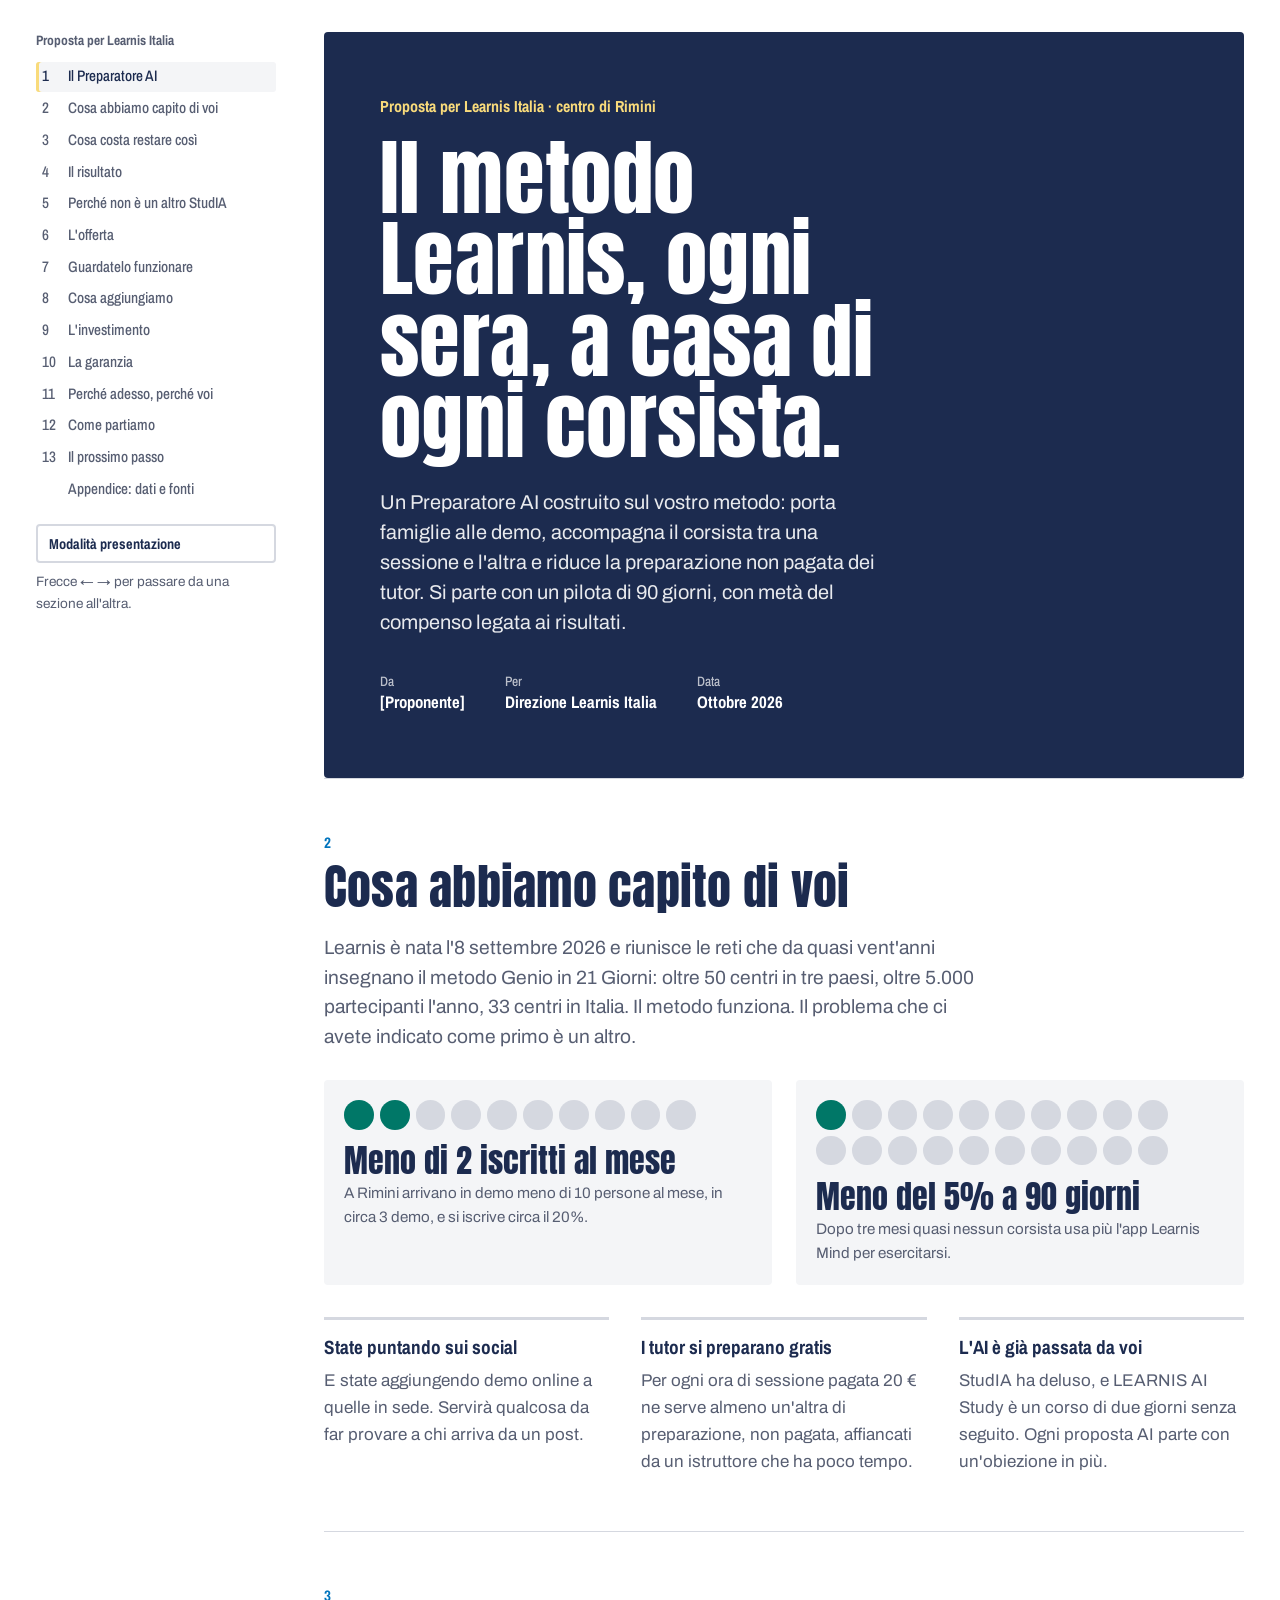
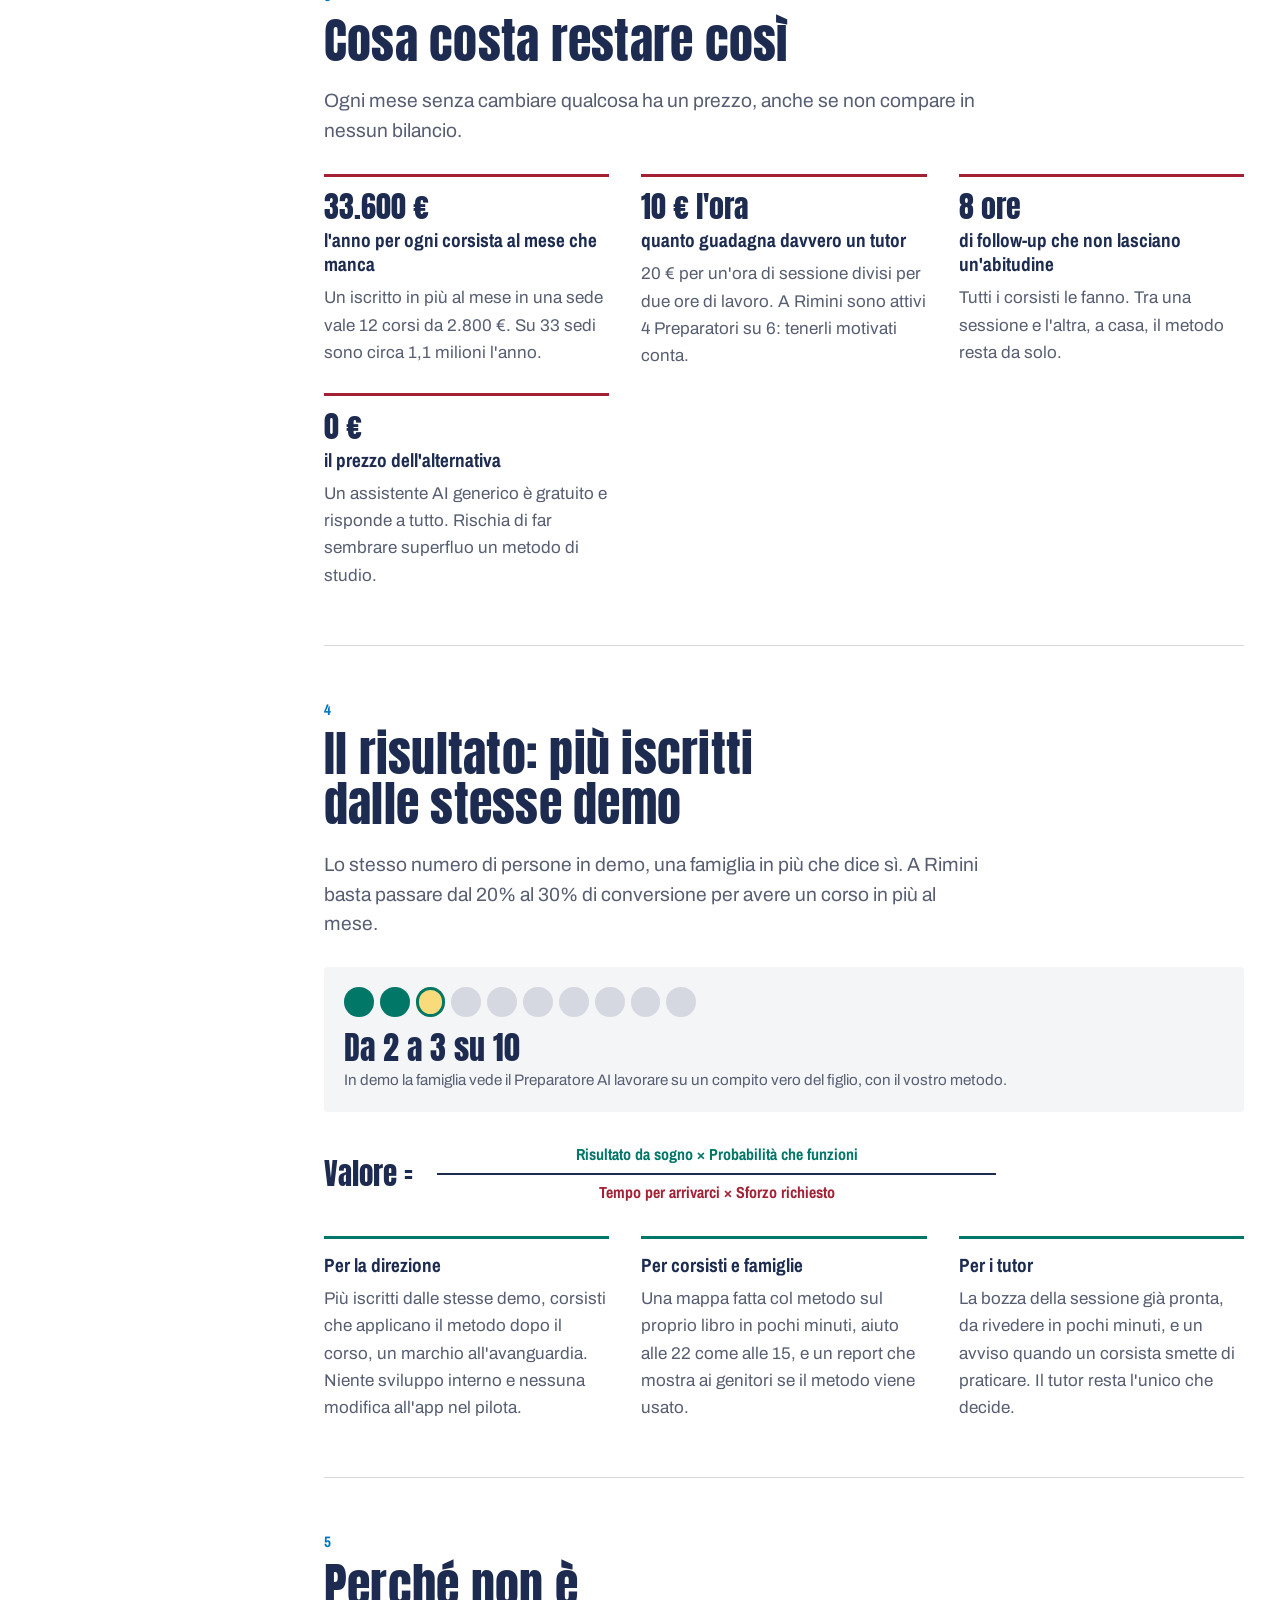
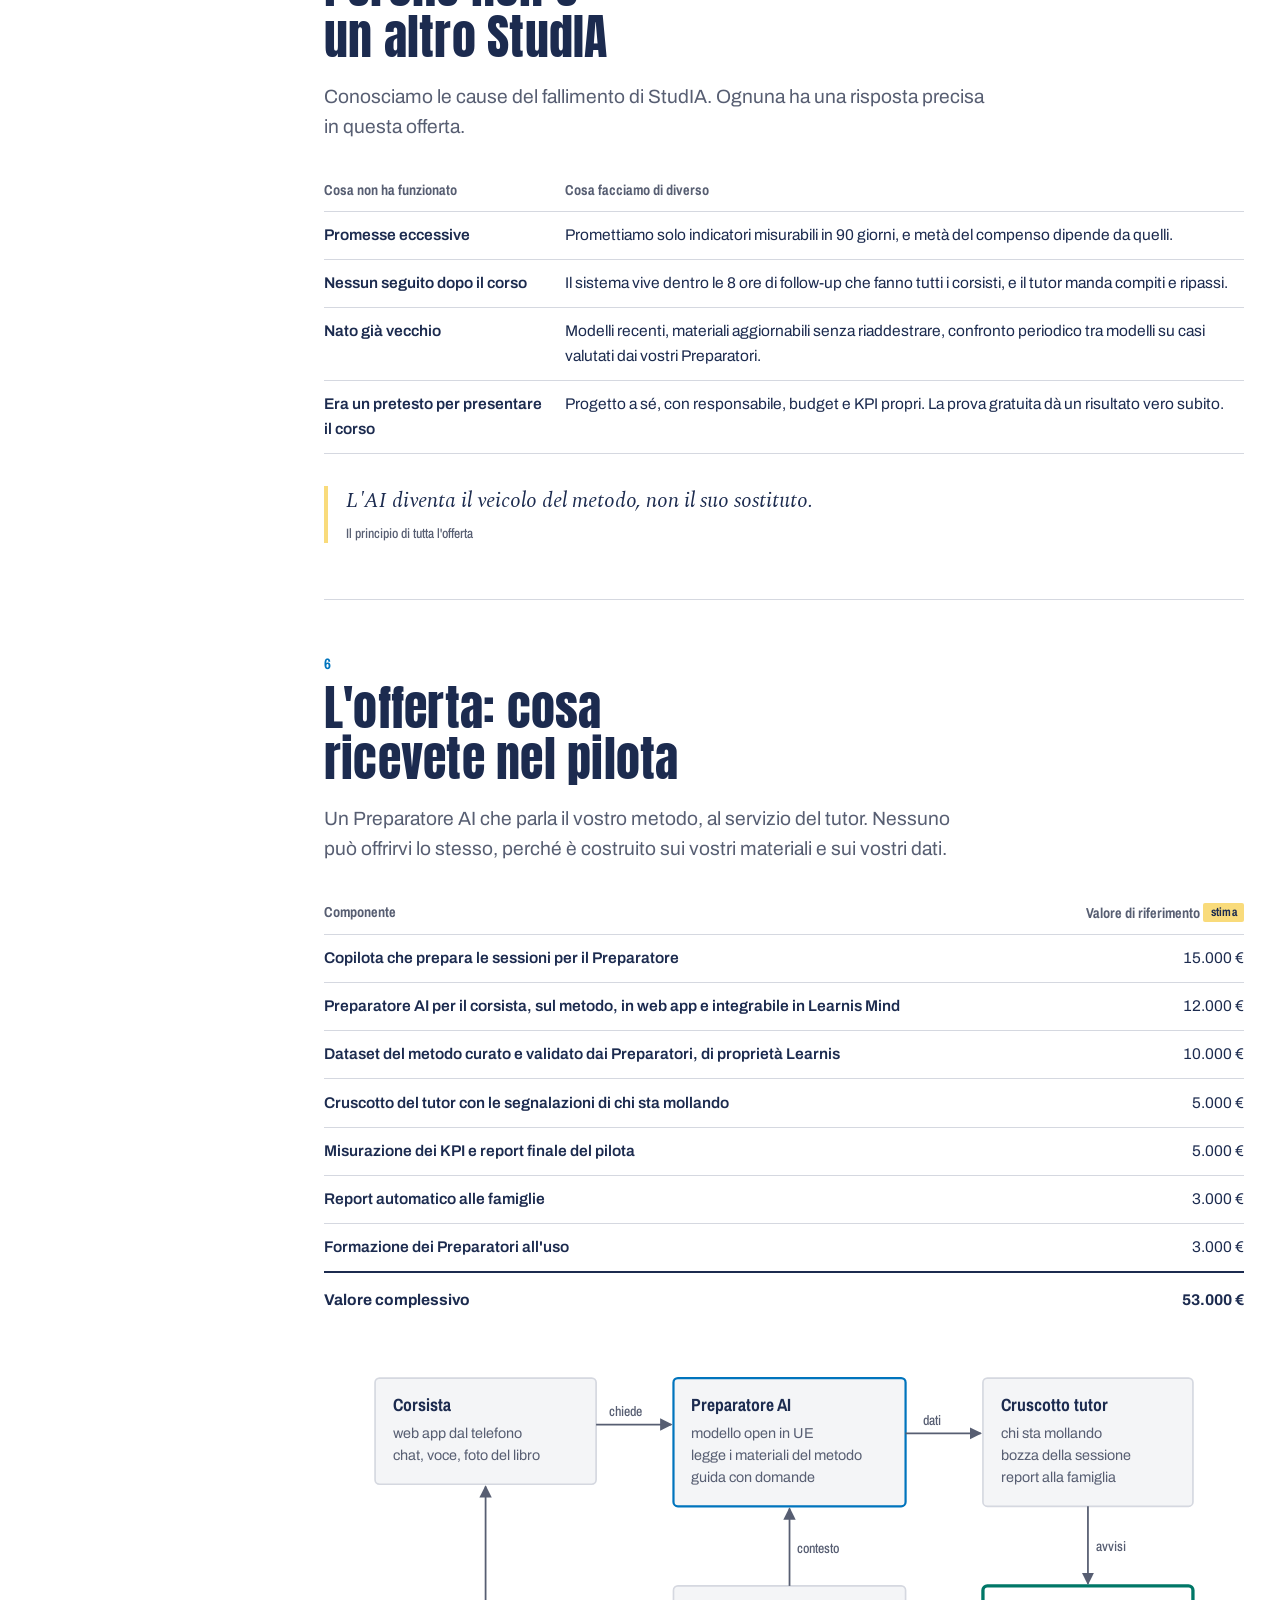
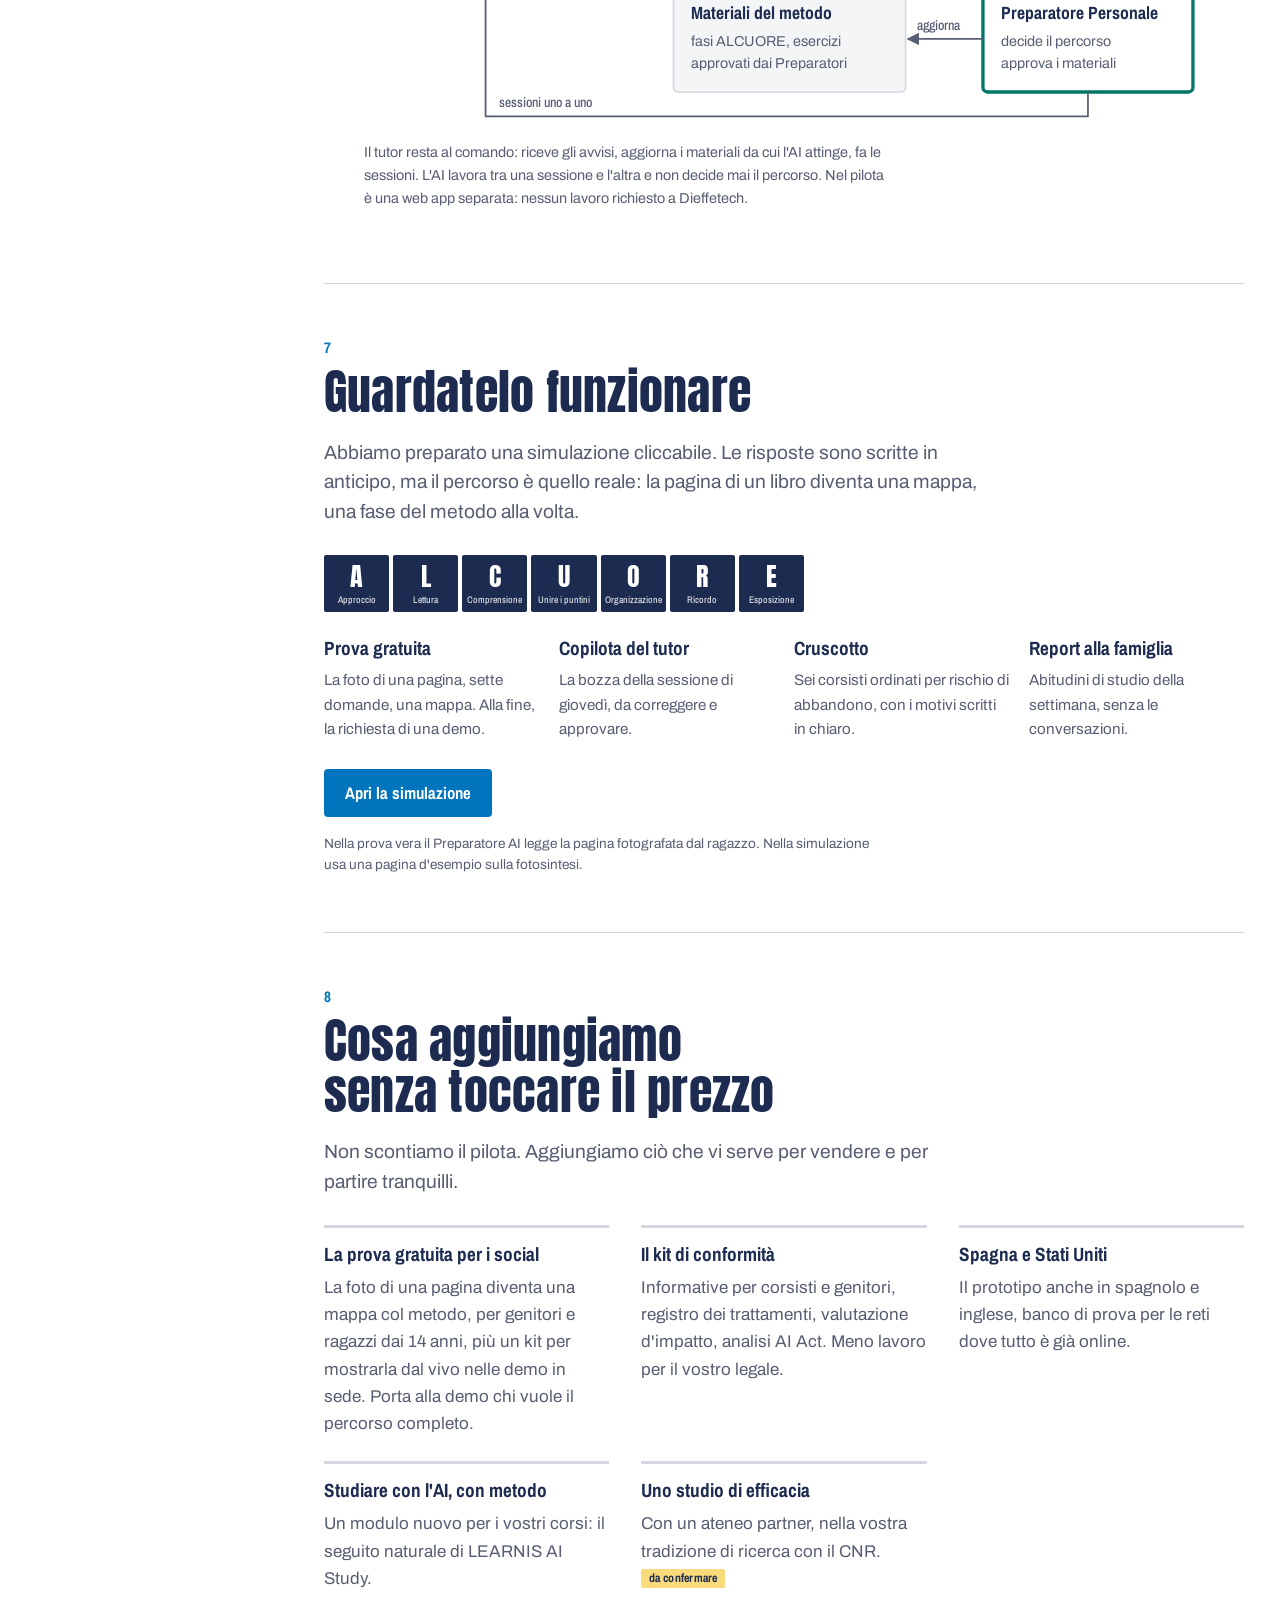
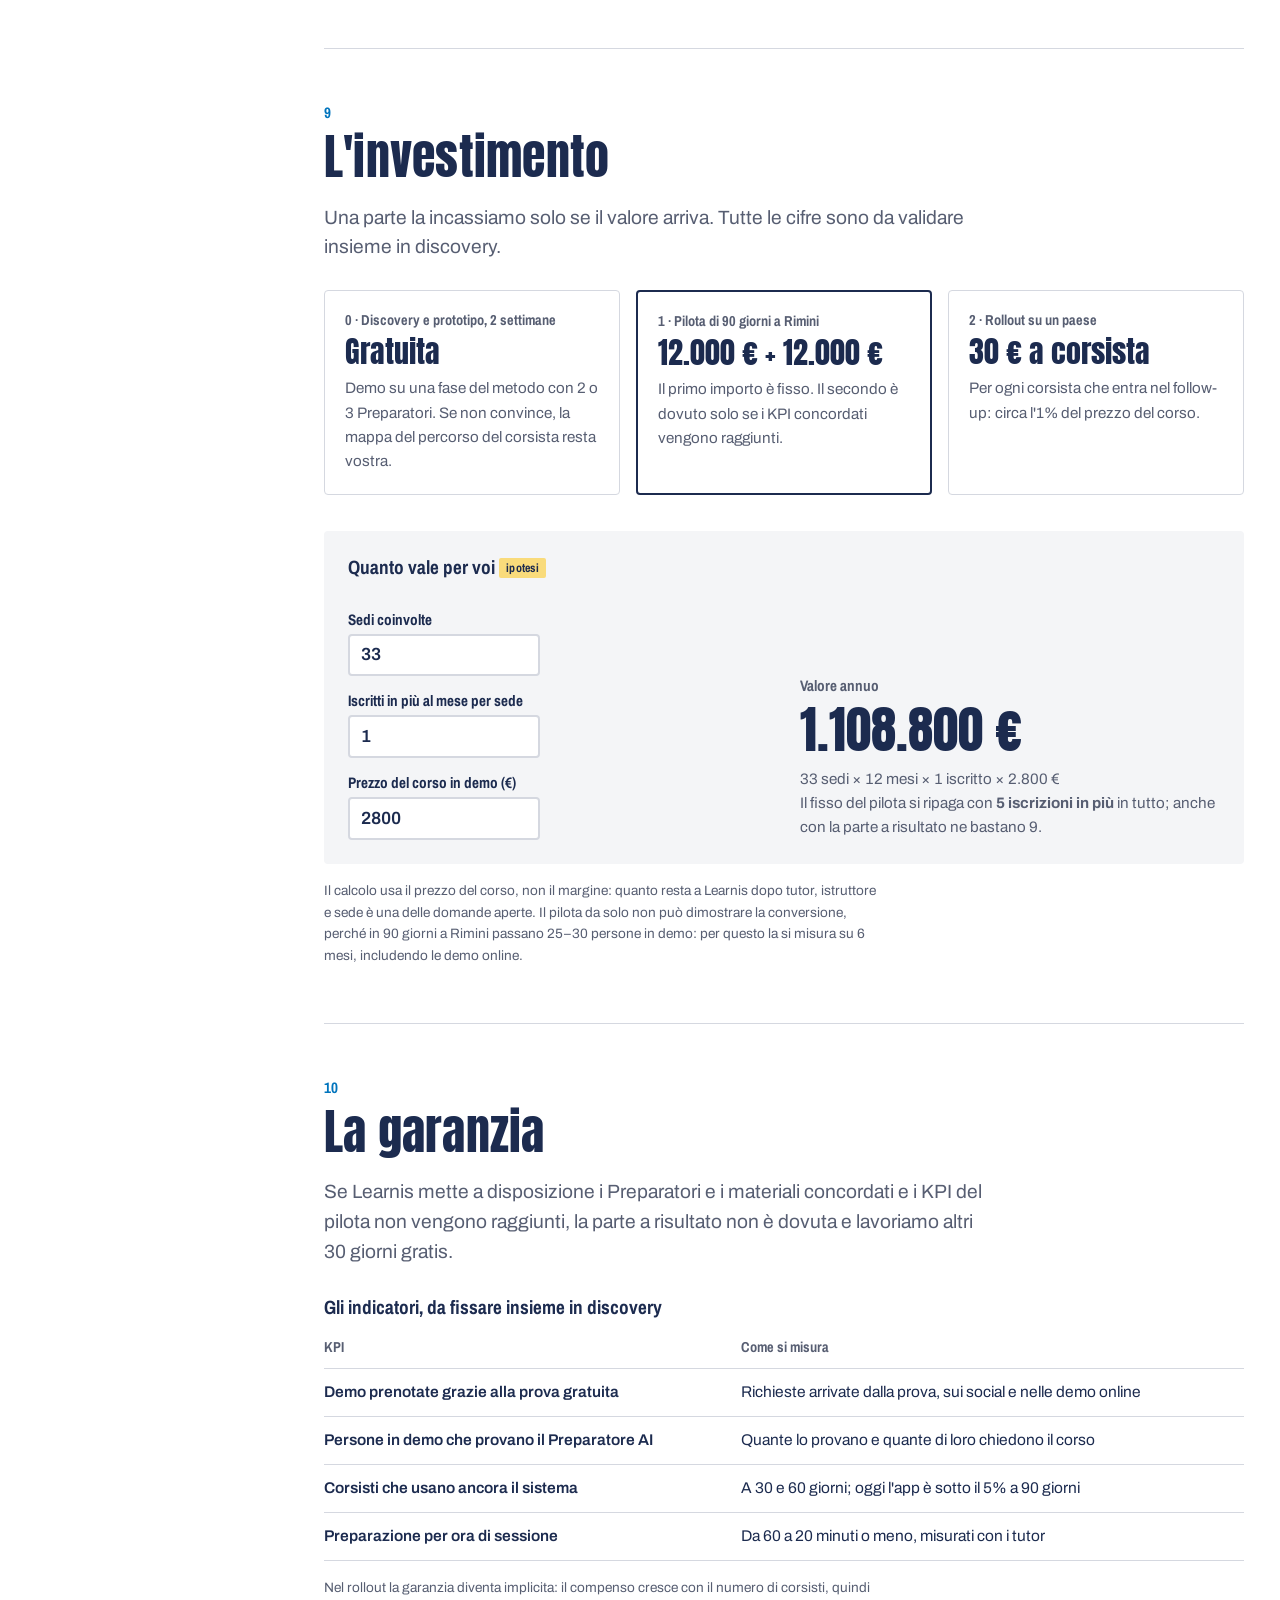
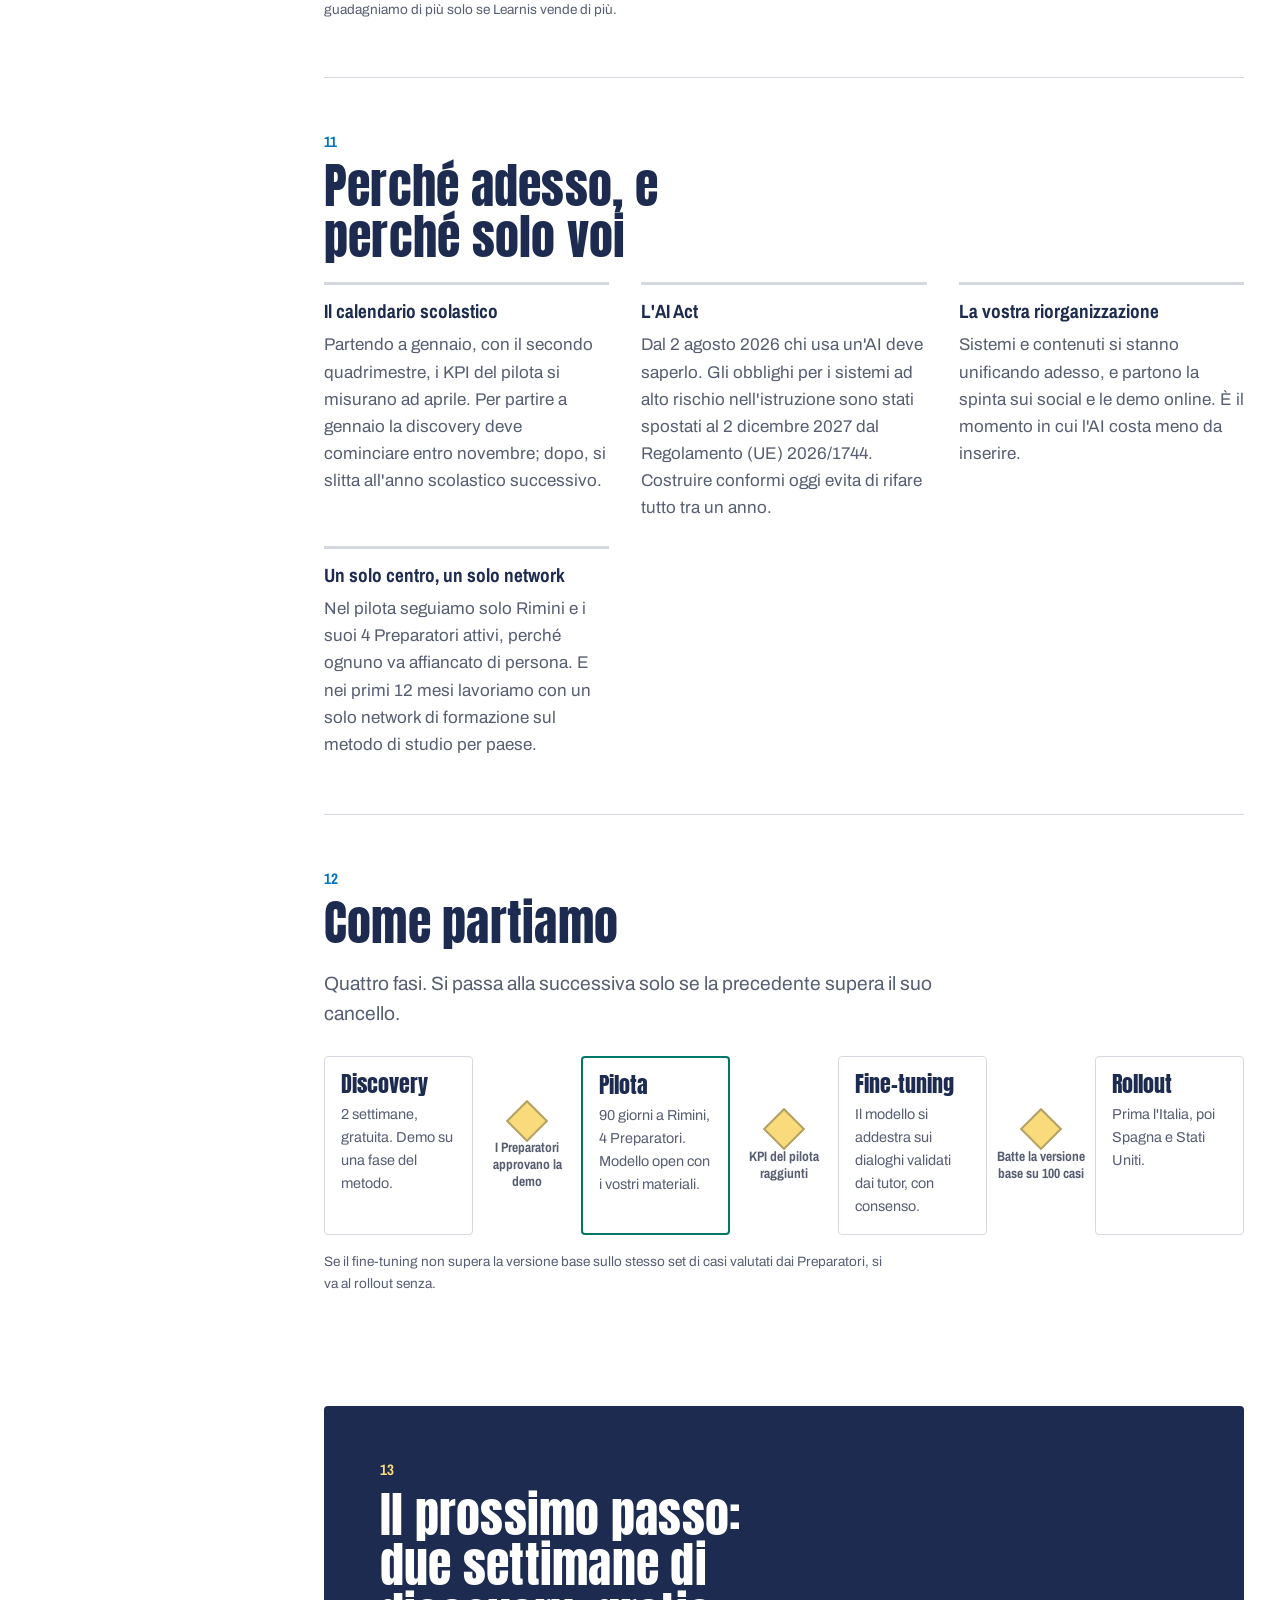
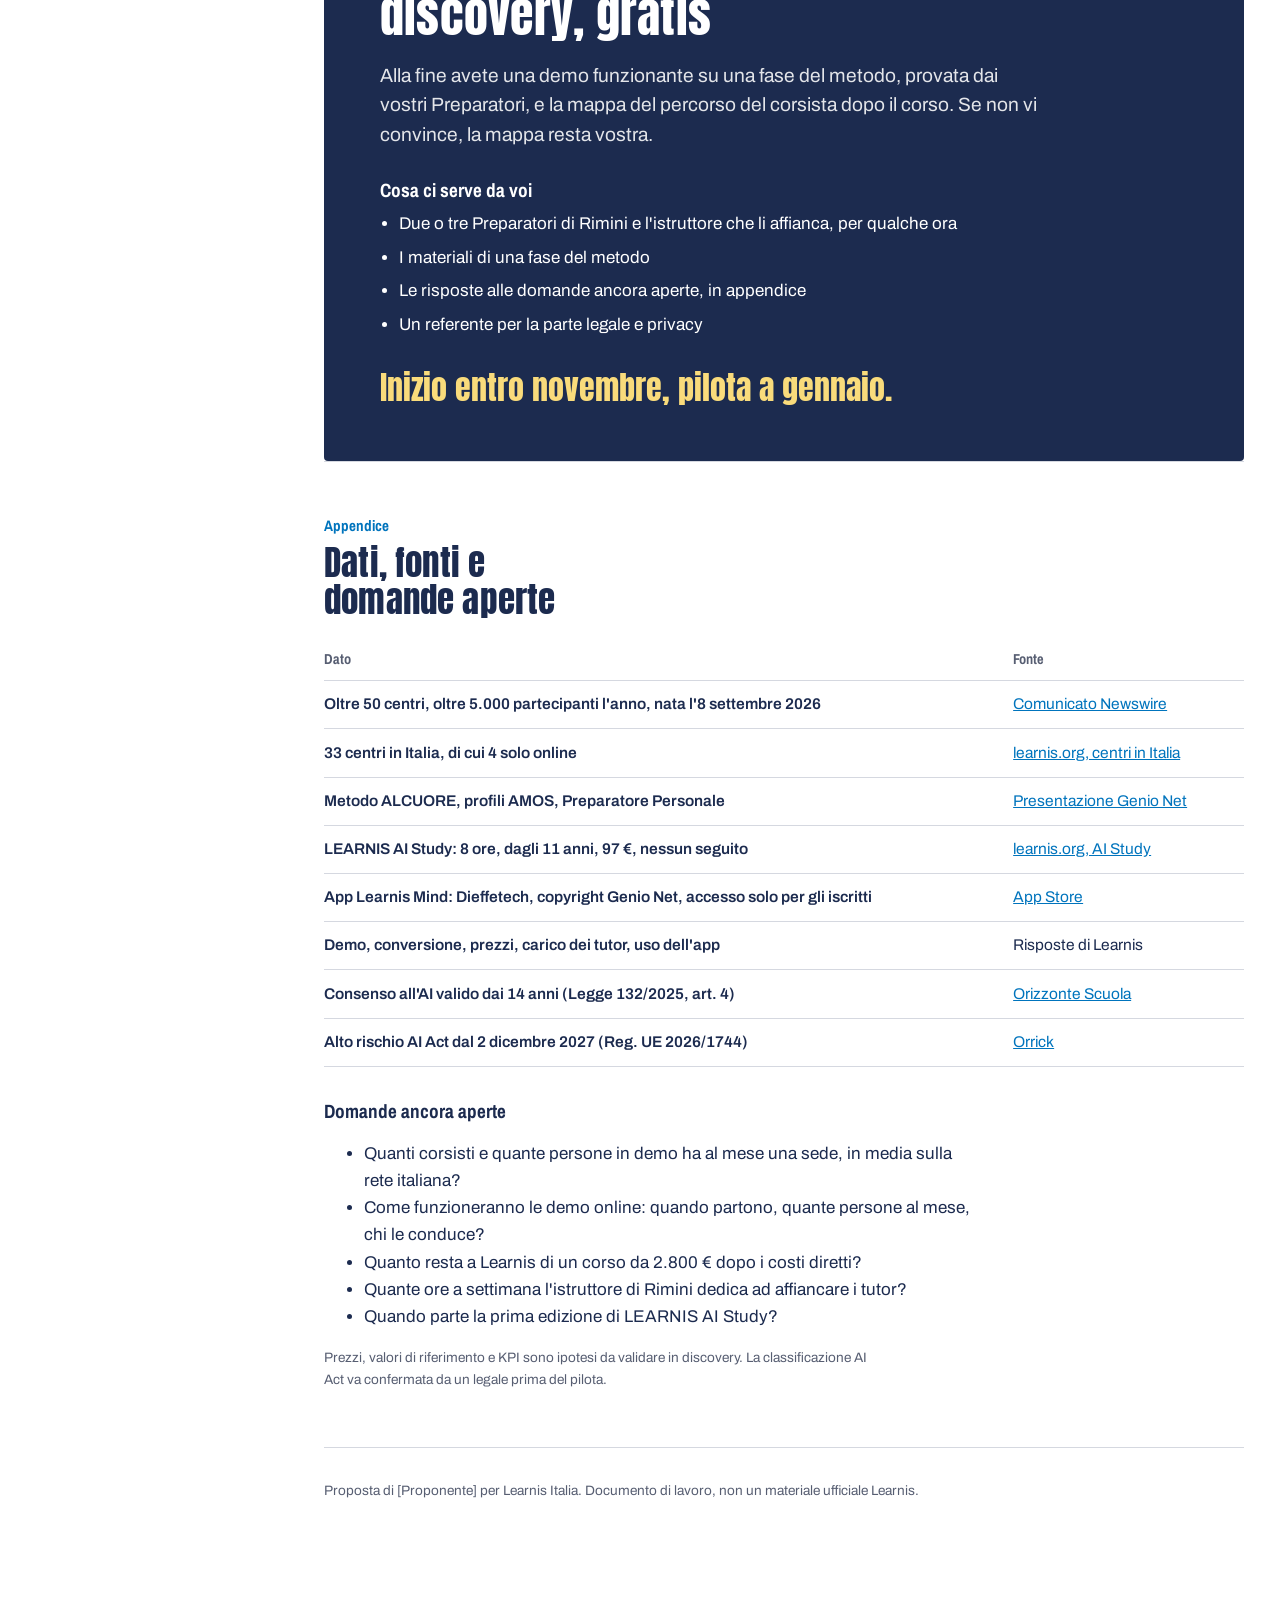
==== presentazione/offerta-learnis.html @ cf725e19 "presentazione HTML dell'offerta nello stile Learnis, in ordine di vendita" ====
<!doctype html>
<html lang="it">
<head>
<meta charset="utf-8">
<meta name="viewport" content="width=device-width, initial-scale=1, viewport-fit=cover">
<title>Preparatore AI per Learnis</title>
<meta name="description" content="Proposta di pilota a risultati per Learnis Italia: un Preparatore AI sul metodo, presentato nell'ordine di una riunione di vendita.">
<link rel="preconnect" href="https://fonts.googleapis.com">
<link rel="preconnect" href="https://fonts.gstatic.com" crossorigin>
<link rel="stylesheet" href="https://fonts.googleapis.com/css2?family=Anton&family=Archivo+Narrow:wght@500;700&family=Archivo:wght@400;500;600;700&family=Spectral:ital,wght@0,400;0,600;1,400&display=swap">
<style>
/* Impianto: indice laterale fisso + colonna di lettura; ogni sezione è anche una slide (frecce ← →). */
:root {
  --blu: #1c2b4f;           /* inchiostro e fasce del marchio */
  --azzurro: #0074bd;       /* azioni e AI */
  --verde: #007767;         /* risultati, tutor */
  --rosso: #a22135;         /* problemi */
  --giallo: #f9db7b;        /* evidenziatore, il gesto dello studio */
  --oro: #b2a26a;
  --sfondo: #ffffff;
  --sfondo-2: #f4f5f7;
  --inchiostro: #1c2b4f;
  --tenue: #575e72;
  --bordo: #d5d8e0;
  --fascia: #1c2b4f;        /* fascia di copertina e chiusura */
  --fascia-testo: #ffffff;
  --punto-vuoto: #d5d8e0;
  --f-display: "Anton", "Archivo Narrow", Impact, sans-serif;
  --f-stretto: "Archivo Narrow", "Arial Narrow", sans-serif;
  --f-testo: "Archivo", system-ui, -apple-system, sans-serif;
  --f-citazione: "Spectral", Georgia, serif;
  color-scheme: light;
}
@media (prefers-color-scheme: dark) {
  :root:not([data-theme="light"]) {
    --sfondo: #111a2e; --sfondo-2: #19243d; --inchiostro: #e9edf5; --tenue: #aab2c5; --bordo: #33405f;
    --azzurro: #5aaee6; --verde: #3fb8a4; --rosso: #e0697b; --fascia: #0b1324; --fascia-testo: #f3f5fa;
    --punto-vuoto: #33405f; color-scheme: dark;
  }
}
:root[data-theme="dark"] {
  --sfondo: #111a2e; --sfondo-2: #19243d; --inchiostro: #e9edf5; --tenue: #aab2c5; --bordo: #33405f;
  --azzurro: #5aaee6; --verde: #3fb8a4; --rosso: #e0697b; --fascia: #0b1324; --fascia-testo: #f3f5fa;
  --punto-vuoto: #33405f; color-scheme: dark;
}

* { box-sizing: border-box; }
[hidden] { display: none !important; }
html { scroll-behavior: smooth; -webkit-text-size-adjust: 100%; }
body { margin: 0; background: var(--sfondo); color: var(--inchiostro); font: 400 17px/1.6 var(--f-testo); }
h1, h2, h3, p { margin: 0; }
h1, h2 { text-wrap: balance; }
:focus-visible { outline: 3px solid var(--azzurro); outline-offset: 3px; }
a { color: var(--azzurro); }

/* ------------------------------------------------ impianto */
.impianto { display: grid; grid-template-columns: 15rem minmax(0, 1fr); max-width: 1240px; margin: 0 auto; padding-inline: 16px; gap: 3rem; }
.indice { position: sticky; top: env(safe-area-inset-top, 0px); align-self: start; padding-block: 2rem; max-height: 100vh; overflow-y: auto; }
.indice p { font: 700 0.85rem/1.3 var(--f-stretto); color: var(--tenue); margin-bottom: 0.75rem; }
.indice ol { list-style: none; margin: 0; padding: 0; counter-reset: voce; display: grid; gap: 0.1rem; }
.indice li { counter-increment: voce; }
.indice a { display: grid; grid-template-columns: 1.6rem 1fr; text-decoration: none; color: var(--tenue); font: 500 0.95rem/1.35 var(--f-stretto); padding: 0.3rem 0.4rem; border-radius: 3px; }
.indice a::before { content: counter(voce); font-variant-numeric: tabular-nums; }
.indice li.appendice a::before { content: ""; }
.indice a:hover { color: var(--inchiostro); background: var(--sfondo-2); }
.indice a[aria-current="true"] { color: var(--inchiostro); background: var(--sfondo-2); box-shadow: inset 3px 0 0 var(--giallo); }
.comandi { margin-top: 1.25rem; display: grid; gap: 0.5rem; font-size: 0.85rem; color: var(--tenue); }
.comandi button { font: 700 0.9rem/1.2 var(--f-stretto); background: transparent; color: var(--inchiostro); border: 2px solid var(--bordo); border-radius: 4px; padding: 0.55rem 0.7rem; cursor: pointer; text-align: left; }
.comandi button:hover { border-color: var(--azzurro); }

.contenuto { min-width: 0; padding-block: 2rem 4rem; }
.sezione { padding-block: 3.5rem; border-top: 1px solid var(--bordo); scroll-margin-top: 1rem; }
.sezione:first-child { border-top: 0; }
.numero { font: 700 0.95rem/1 var(--f-stretto); color: var(--azzurro); margin-bottom: 0.75rem; font-variant-numeric: tabular-nums; }
.sezione h2 { font: 400 clamp(2rem, 4.2vw, 3rem)/1.05 var(--f-display); letter-spacing: 0.005em; margin-bottom: 1.25rem; max-width: 22ch; }
.sezione h3 { font: 700 1.2rem/1.25 var(--f-stretto); margin-bottom: 0.5rem; }
.lead { font-size: 1.2rem; line-height: 1.55; color: var(--tenue); max-width: 60ch; margin-bottom: 1.75rem; }
.testo { max-width: 65ch; }
.testo + .testo { margin-top: 0.9rem; }
.nota { font-size: 0.85rem; color: var(--tenue); max-width: 70ch; margin-top: 1rem; }
.ipotesi { display: inline-block; font: 700 0.75rem/1.2 var(--f-stretto); color: var(--blu); background: var(--giallo); padding: 0.15rem 0.45rem; border-radius: 2px; letter-spacing: 0.02em; vertical-align: 0.15em; }
mark { background: linear-gradient(transparent 45%, var(--giallo) 45%); color: inherit; padding: 0 0.1em; }

/* ------------------------------------------------ copertina */
.copertina { background: var(--fascia); color: var(--fascia-testo); border-radius: 4px; padding: clamp(2rem, 6vw, 4rem) clamp(1.25rem, 5vw, 3.5rem); border-top: 0; }
.copertina .per { font: 700 1rem/1.3 var(--f-stretto); color: var(--giallo); margin-bottom: 1.25rem; }
.copertina h1 { font: 400 clamp(2.6rem, 7vw, 5.2rem)/0.98 var(--f-display); letter-spacing: 0.005em; max-width: 14ch; }
.copertina .sotto { font-size: 1.25rem; line-height: 1.5; margin-top: 1.5rem; max-width: 46ch; opacity: 0.9; }
.copertina dl { display: flex; flex-wrap: wrap; gap: 1rem 2.5rem; margin: 2.25rem 0 0; }
.copertina dt { font: 500 0.85rem/1.2 var(--f-stretto); opacity: 0.7; }
.copertina dd { margin: 0.2rem 0 0; font: 700 1.05rem/1.3 var(--f-stretto); }

/* ------------------------------------------------ punti: dieci persone in demo */
.demo { display: grid; gap: 1.5rem; grid-template-columns: repeat(auto-fit, minmax(16rem, 1fr)); margin-block: 0.5rem 2rem; }
.demo figure { margin: 0; padding: 1.25rem; background: var(--sfondo-2); border-radius: 4px; }
.punti { display: grid; grid-template-columns: repeat(10, 1fr); gap: 6px; max-width: 22rem; margin-bottom: 0.9rem; }
.punti span { aspect-ratio: 1; border-radius: 50%; background: var(--punto-vuoto); }
.punti span.iscritto { background: var(--verde); }
.punti span.nuovo { background: var(--giallo); box-shadow: inset 0 0 0 3px var(--verde); }
.demo figcaption { font-size: 0.95rem; color: var(--tenue); }
.demo figcaption strong { display: block; font: 400 2rem/1.05 var(--f-display); color: var(--inchiostro); margin-bottom: 0.2rem; }

/* ------------------------------------------------ elenchi a due colonne */
.coppie { display: grid; grid-template-columns: repeat(auto-fit, minmax(15rem, 1fr)); gap: 1.5rem 2rem; margin-top: 0.5rem; }
.coppie > div { min-width: 0; border-top: 3px solid var(--bordo); padding-top: 0.9rem; }
.coppie > div.problema { border-top-color: var(--rosso); }
.coppie > div.risultato { border-top-color: var(--verde); }
.coppie p { color: var(--tenue); }
.coppie .cifra { font: 400 1.9rem/1.05 var(--f-display); color: var(--inchiostro); margin-bottom: 0.35rem; }

.citazione { font: 400 1.3rem/1.5 var(--f-citazione); font-style: italic; border-left: 4px solid var(--giallo); padding-left: 1.1rem; max-width: 52ch; margin-top: 2rem; }
.citazione span { display: block; font: 500 0.85rem/1.3 var(--f-stretto); font-style: normal; color: var(--tenue); margin-top: 0.5rem; }

/* ------------------------------------------------ tabelle */
.tabella { overflow-x: auto; margin-top: 0.5rem; }
table { border-collapse: collapse; width: 100%; min-width: 34rem; font-size: 0.97rem; }
th, td { text-align: left; vertical-align: top; padding: 0.7rem 0.9rem 0.7rem 0; border-bottom: 1px solid var(--bordo); }
th { font: 700 0.9rem/1.3 var(--f-stretto); color: var(--tenue); }
td.valore, th.valore { text-align: right; font-variant-numeric: tabular-nums; white-space: nowrap; padding-right: 0; }
tr.totale td { border-bottom: 0; border-top: 2px solid var(--inchiostro); font-weight: 700; padding-top: 0.9rem; }
td:first-child { font-weight: 600; }

/* ------------------------------------------------ equazione del valore */
.equazione { display: grid; grid-template-columns: auto 1fr; align-items: center; gap: 1rem 1.5rem; margin: 0.5rem 0 2rem; max-width: 42rem; }
.equazione .nome { font: 400 1.8rem/1 var(--f-display); }
.frazione { display: grid; text-align: center; font: 700 1rem/1.35 var(--f-stretto); }
.frazione .su { padding-bottom: 0.45rem; border-bottom: 2px solid var(--inchiostro); color: var(--verde); }
.frazione .giu { padding-top: 0.45rem; color: var(--rosso); }

/* ------------------------------------------------ diagramma */
.diagramma { overflow-x: auto; margin-top: 2rem; }
.diagramma svg { display: block; width: 100%; min-width: 40rem; height: auto; }
.diagramma .scatola { fill: var(--sfondo-2); stroke: var(--bordo); stroke-width: 1.5; }
.diagramma .scatola.tutor { fill: var(--sfondo); stroke: var(--verde); stroke-width: 3; }
.diagramma .scatola.ai { stroke: var(--azzurro); stroke-width: 2; }
.diagramma .t-titolo { fill: var(--inchiostro); font: 700 16px var(--f-stretto); }
.diagramma .t-riga { fill: var(--tenue); font: 400 13px var(--f-testo); }
.diagramma .freccia { stroke: var(--tenue); stroke-width: 1.6; fill: none; }
.diagramma .t-freccia { fill: var(--tenue); font: 500 12.5px var(--f-stretto); }
.diagramma .punta { fill: var(--tenue); }
.didascalia { font-size: 0.9rem; color: var(--tenue); margin-top: 0.6rem; max-width: 65ch; }

/* ------------------------------------------------ prototipo */
.alcuore { display: grid; grid-template-columns: repeat(7, minmax(0, 1fr)); gap: 4px; max-width: 30rem; margin: 0.5rem 0 1.5rem; list-style: none; padding: 0; }
.alcuore li { background: var(--blu); color: #fff; text-align: center; font: 400 1.6rem/1 var(--f-display); padding: 0.55rem 0 0.45rem; border-radius: 2px; }
.alcuore li small { display: block; font: 500 0.6rem/1.15 var(--f-stretto); margin-top: 0.3rem; opacity: 0.85; overflow: hidden; text-overflow: ellipsis; white-space: nowrap; padding: 0 2px; }
:root[data-theme="dark"] .alcuore li { background: #2e4270; }
@media (prefers-color-scheme: dark) { :root:not([data-theme="light"]) .alcuore li { background: #2e4270; } }
.viste { display: grid; grid-template-columns: repeat(auto-fit, minmax(13rem, 1fr)); gap: 1.25rem; margin-top: 1rem; }
.viste div { min-width: 0; }
.viste p { color: var(--tenue); font-size: 0.95rem; }
.bottone { display: inline-block; background: var(--azzurro); color: #fff; text-decoration: none; font: 700 1.05rem/1.2 var(--f-stretto); padding: 0.85rem 1.3rem; border-radius: 4px; margin-top: 1.75rem; }
.bottone:hover { filter: brightness(1.08); }

/* ------------------------------------------------ fasi di prezzo */
.fasi { display: grid; grid-template-columns: repeat(auto-fit, minmax(14rem, 1fr)); gap: 1rem; margin: 0.5rem 0 2.25rem; }
.fase { min-width: 0; padding: 1.25rem; border: 1px solid var(--bordo); border-radius: 4px; display: grid; gap: 0.5rem; align-content: start; }
.fase.centrale { border: 2px solid var(--inchiostro); }
.fase .chi { font: 700 0.9rem/1.2 var(--f-stretto); color: var(--tenue); }
.fase .prezzo { font: 400 1.9rem/1.05 var(--f-display); }
.fase p { font-size: 0.95rem; color: var(--tenue); }

.calcolatore { background: var(--sfondo-2); border-radius: 4px; padding: 1.5rem; display: grid; grid-template-columns: minmax(0, 1fr) minmax(0, 1fr); gap: 1.5rem 2rem; align-items: end; }
.calcolatore h3 { grid-column: 1 / -1; }
.campi { display: grid; gap: 1rem; }
.campi label { display: grid; gap: 0.3rem; font: 700 0.95rem/1.2 var(--f-stretto); }
.campi input { font: 600 1.1rem/1.2 var(--f-testo); padding: 0.55rem 0.7rem; border: 2px solid var(--bordo); border-radius: 4px; background: var(--sfondo); color: var(--inchiostro); width: 100%; max-width: 12rem; font-variant-numeric: tabular-nums; }
.risultato-calc { min-width: 0; }
.risultato-calc .etichetta { font: 700 0.95rem/1.2 var(--f-stretto); color: var(--tenue); }
.risultato-calc output { display: block; font: 400 clamp(2.2rem, 5vw, 3.2rem)/1.05 var(--f-display); margin: 0.3rem 0 0.6rem; font-variant-numeric: tabular-nums; overflow-wrap: anywhere; }
.risultato-calc p { font-size: 0.95rem; color: var(--tenue); }
.risultato-calc .formula { font-variant-numeric: tabular-nums; }

/* ------------------------------------------------ roadmap */
.roadmap { list-style: none; margin: 0.5rem 0 0; padding: 0; display: grid; grid-template-columns: minmax(0, 1fr) 5.75rem minmax(0, 1fr) 5.75rem minmax(0, 1fr) 5.75rem minmax(0, 1fr); align-items: stretch; gap: 0.5rem; }
.roadmap li { min-width: 0; }
.roadmap .tappa { border: 1px solid var(--bordo); border-radius: 4px; padding: 1rem; height: 100%; }
.roadmap .tappa.pilota { border: 2px solid var(--verde); }
.roadmap .tappa strong { display: block; font: 400 1.35rem/1.1 var(--f-display); margin-bottom: 0.35rem; }
.roadmap .tappa span { display: block; font-size: 0.9rem; color: var(--tenue); }
.roadmap .cancello { align-self: center; text-align: center; font: 700 0.85rem/1.25 var(--f-stretto); color: var(--tenue); position: relative; padding: 2.4rem 0 0; }
.roadmap .cancello::before { content: ""; position: absolute; top: 0.3rem; left: 50%; width: 1.6rem; height: 1.6rem; transform: translateX(-50%) rotate(45deg); background: var(--giallo); border: 2px solid var(--oro); }

/* ------------------------------------------------ chiusura */
.chiusura { background: var(--fascia); color: var(--fascia-testo); border-radius: 4px; padding: clamp(2rem, 5vw, 3.5rem); border-top: 0; margin-top: 3.5rem; }
.chiusura .numero { color: var(--giallo); }
.chiusura .lead { color: var(--fascia-testo); opacity: 0.88; }
.chiusura ul { margin: 0; padding-left: 1.2rem; display: grid; gap: 0.4rem; max-width: 60ch; }
.chiusura .data { font: 400 2rem/1.1 var(--f-display); color: var(--giallo); margin-top: 2rem; }

.appendice-sez h2 { font-size: clamp(1.6rem, 3vw, 2.2rem); }
.piede { font-size: 0.85rem; color: var(--tenue); padding-block: 2rem 3rem; border-top: 1px solid var(--bordo); }

/* ------------------------------------------------ modalità presentazione */
body.slide .sezione { min-height: 100vh; display: flex; flex-direction: column; justify-content: center; }
body.slide .copertina, body.slide .chiusura { min-height: calc(100vh - 2rem); margin-block: 1rem; }

/* ------------------------------------------------ responsive */
@media (max-width: 980px) {
  .impianto { grid-template-columns: minmax(0, 1fr); gap: 0; }
  .indice { position: static; max-height: none; padding-block: 1.25rem 0; }
  .indice ol { grid-template-columns: repeat(auto-fill, minmax(12rem, 1fr)); }
  .comandi { display: none; }
}
@media (max-width: 1100px) {
  .roadmap { grid-template-columns: minmax(0, 1fr); max-width: 34rem; }
  .roadmap .cancello { padding: 0.4rem 0 0.4rem 2.6rem; text-align: left; }
  .roadmap .cancello::before { top: 50%; left: 1.1rem; transform: translate(-50%, -50%) rotate(45deg); }
}
@media (max-width: 640px) {
  body { font-size: 16px; }
  .calcolatore { grid-template-columns: minmax(0, 1fr); }
  .equazione { grid-template-columns: minmax(0, 1fr); }
  .alcuore li small { display: none; }
  body.slide .sezione { min-height: 0; }
}
@media (prefers-reduced-motion: reduce) { html { scroll-behavior: auto; } }
</style>
</head>
<body>
<div class="impianto">
  <nav class="indice" aria-label="Indice della presentazione">
    <p>Proposta per Learnis Italia</p>
    <ol id="voci">
      <li><a href="#copertina">Il Preparatore AI</a></li>
      <li><a href="#voi">Cosa abbiamo capito di voi</a></li>
      <li><a href="#costo">Cosa costa restare così</a></li>
      <li><a href="#risultato">Il risultato</a></li>
      <li><a href="#studia">Perché non è un altro StudIA</a></li>
      <li><a href="#offerta">L'offerta</a></li>
      <li><a href="#demo">Guardatelo funzionare</a></li>
      <li><a href="#bonus">Cosa aggiungiamo</a></li>
      <li><a href="#investimento">L'investimento</a></li>
      <li><a href="#garanzia">La garanzia</a></li>
      <li><a href="#adesso">Perché adesso, perché voi</a></li>
      <li><a href="#percorso">Come partiamo</a></li>
      <li><a href="#passo">Il prossimo passo</a></li>
      <li class="appendice"><a href="#fonti">Appendice: dati e fonti</a></li>
    </ol>
    <div class="comandi">
      <button type="button" id="modalita">Modalità presentazione</button>
      <span>Frecce ← → per passare da una sezione all'altra.</span>
    </div>
  </nav>

  <main class="contenuto">
    <!-- 1 --------------------------------------------------------------------------- -->
    <section class="sezione copertina" id="copertina" aria-labelledby="h-copertina">
      <p class="per">Proposta per Learnis Italia · centro di Rimini</p>
      <h1 id="h-copertina">Il metodo Learnis, ogni sera, a casa di ogni corsista.</h1>
      <p class="sotto">Un Preparatore AI costruito sul vostro metodo: porta famiglie alle demo, accompagna il corsista tra una sessione e l'altra e riduce la preparazione non pagata dei tutor. Si parte con un pilota di 90 giorni, con metà del compenso legata ai risultati.</p>
      <dl>
        <div><dt>Da</dt><dd>[Proponente]</dd></div>
        <div><dt>Per</dt><dd>Direzione Learnis Italia</dd></div>
        <div><dt>Data</dt><dd>Ottobre 2026</dd></div>
      </dl>
    </section>

    <!-- 2 --------------------------------------------------------------------------- -->
    <section class="sezione" id="voi" aria-labelledby="h-voi">
      <p class="numero">2</p>
      <h2 id="h-voi">Cosa abbiamo capito di voi</h2>
      <p class="lead">Learnis è nata l'8 settembre 2026 e riunisce le reti che da quasi vent'anni insegnano il metodo Genio in 21 Giorni: oltre 50 centri in tre paesi, oltre 5.000 partecipanti l'anno, 33 centri in Italia. Il metodo funziona. Il problema che ci avete indicato come primo è un altro.</p>

      <div class="demo">
        <figure>
          <div class="punti" role="img" aria-label="Dieci persone in demo, due si iscrivono">
            <span class="iscritto"></span><span class="iscritto"></span><span></span><span></span><span></span><span></span><span></span><span></span><span></span><span></span>
          </div>
          <figcaption><strong>Meno di 2 iscritti al mese</strong>A Rimini arrivano in demo meno di 10 persone al mese, in circa 3 demo, e si iscrive circa il 20%.</figcaption>
        </figure>
        <figure>
          <div class="punti" role="img" aria-label="Meno di una persona su venti usa ancora l'app dopo 90 giorni">
            <span class="iscritto"></span><span></span><span></span><span></span><span></span><span></span><span></span><span></span><span></span><span></span>
            <span></span><span></span><span></span><span></span><span></span><span></span><span></span><span></span><span></span><span></span>
          </div>
          <figcaption><strong>Meno del 5% a 90 giorni</strong>Dopo tre mesi quasi nessun corsista usa più l'app Learnis Mind per esercitarsi.</figcaption>
        </figure>
      </div>

      <div class="coppie">
        <div><h3>State puntando sui social</h3><p>E state aggiungendo demo online a quelle in sede. Servirà qualcosa da far provare a chi arriva da un post.</p></div>
        <div><h3>I tutor si preparano gratis</h3><p>Per ogni ora di sessione pagata 20 € ne serve almeno un'altra di preparazione, non pagata, affiancati da un istruttore che ha poco tempo.</p></div>
        <div><h3>L'AI è già passata da voi</h3><p>StudIA ha deluso, e LEARNIS AI Study è un corso di due giorni senza seguito. Ogni proposta AI parte con un'obiezione in più.</p></div>
      </div>
    </section>

    <!-- 3 --------------------------------------------------------------------------- -->
    <section class="sezione" id="costo" aria-labelledby="h-costo">
      <p class="numero">3</p>
      <h2 id="h-costo">Cosa costa restare così</h2>
      <p class="lead">Ogni mese senza cambiare qualcosa ha un prezzo, anche se non compare in nessun bilancio.</p>
      <div class="coppie">
        <div class="problema"><p class="cifra">33.600 €</p><h3>l'anno per ogni corsista al mese che manca</h3><p>Un iscritto in più al mese in una sede vale 12 corsi da 2.800 €. Su 33 sedi sono circa 1,1 milioni l'anno.</p></div>
        <div class="problema"><p class="cifra">10 € l'ora</p><h3>quanto guadagna davvero un tutor</h3><p>20 € per un'ora di sessione divisi per due ore di lavoro. A Rimini sono attivi 4 Preparatori su 6: tenerli motivati conta.</p></div>
        <div class="problema"><p class="cifra">8 ore</p><h3>di follow-up che non lasciano un'abitudine</h3><p>Tutti i corsisti le fanno. Tra una sessione e l'altra, a casa, il metodo resta da solo.</p></div>
        <div class="problema"><p class="cifra">0 €</p><h3>il prezzo dell'alternativa</h3><p>Un assistente AI generico è gratuito e risponde a tutto. Rischia di far sembrare superfluo un metodo di studio.</p></div>
      </div>
    </section>

    <!-- 4 --------------------------------------------------------------------------- -->
    <section class="sezione" id="risultato" aria-labelledby="h-risultato">
      <p class="numero">4</p>
      <h2 id="h-risultato">Il risultato: più iscritti dalle stesse demo</h2>
      <p class="lead">Lo stesso numero di persone in demo, una famiglia in più che dice sì. A Rimini basta passare dal 20% al 30% di conversione per avere un corso in più al mese.</p>

      <div class="demo">
        <figure>
          <div class="punti" role="img" aria-label="Dieci persone in demo, tre si iscrivono">
            <span class="iscritto"></span><span class="iscritto"></span><span class="nuovo"></span><span></span><span></span><span></span><span></span><span></span><span></span><span></span>
          </div>
          <figcaption><strong>Da 2 a 3 su 10</strong>In demo la famiglia vede il Preparatore AI lavorare su un compito vero del figlio, con il vostro metodo.</figcaption>
        </figure>
      </div>

      <div class="equazione">
        <span class="nome">Valore =</span>
        <div class="frazione">
          <span class="su">Risultato da sogno × Probabilità che funzioni</span>
          <span class="giu">Tempo per arrivarci × Sforzo richiesto</span>
        </div>
      </div>

      <div class="coppie">
        <div class="risultato"><h3>Per la direzione</h3><p>Più iscritti dalle stesse demo, corsisti che applicano il metodo dopo il corso, un marchio all'avanguardia. Niente sviluppo interno e nessuna modifica all'app nel pilota.</p></div>
        <div class="risultato"><h3>Per corsisti e famiglie</h3><p>Una mappa fatta col metodo sul proprio libro in pochi minuti, aiuto alle 22 come alle 15, e un report che mostra ai genitori se il metodo viene usato.</p></div>
        <div class="risultato"><h3>Per i tutor</h3><p>La bozza della sessione già pronta, da rivedere in pochi minuti, e un avviso quando un corsista smette di praticare. Il tutor resta l'unico che decide.</p></div>
      </div>
    </section>

    <!-- 5 --------------------------------------------------------------------------- -->
    <section class="sezione" id="studia" aria-labelledby="h-studia">
      <p class="numero">5</p>
      <h2 id="h-studia">Perché non è un altro StudIA</h2>
      <p class="lead">Conosciamo le cause del fallimento di StudIA. Ognuna ha una risposta precisa in questa offerta.</p>
      <div class="tabella">
        <table>
          <thead><tr><th scope="col">Cosa non ha funzionato</th><th scope="col">Cosa facciamo di diverso</th></tr></thead>
          <tbody>
            <tr><td>Promesse eccessive</td><td>Promettiamo solo indicatori misurabili in 90 giorni, e metà del compenso dipende da quelli.</td></tr>
            <tr><td>Nessun seguito dopo il corso</td><td>Il sistema vive dentro le 8 ore di follow-up che fanno tutti i corsisti, e il tutor manda compiti e ripassi.</td></tr>
            <tr><td>Nato già vecchio</td><td>Modelli recenti, materiali aggiornabili senza riaddestrare, confronto periodico tra modelli su casi valutati dai vostri Preparatori.</td></tr>
            <tr><td>Era un pretesto per presentare il corso</td><td>Progetto a sé, con responsabile, budget e KPI propri. La prova gratuita dà un risultato vero subito.</td></tr>
          </tbody>
        </table>
      </div>
      <p class="citazione">L'AI diventa il veicolo del metodo, non il suo sostituto.<span>Il principio di tutta l'offerta</span></p>
    </section>

    <!-- 6 --------------------------------------------------------------------------- -->
    <section class="sezione" id="offerta" aria-labelledby="h-offerta">
      <p class="numero">6</p>
      <h2 id="h-offerta">L'offerta: cosa ricevete nel pilota</h2>
      <p class="lead">Un Preparatore AI che parla il vostro metodo, al servizio del tutor. Nessuno può offrirvi lo stesso, perché è costruito sui vostri materiali e sui vostri dati.</p>
      <div class="tabella">
        <table>
          <thead><tr><th scope="col">Componente</th><th scope="col" class="valore">Valore di riferimento <span class="ipotesi">stima</span></th></tr></thead>
          <tbody>
            <tr><td>Copilota che prepara le sessioni per il Preparatore</td><td class="valore">15.000 €</td></tr>
            <tr><td>Preparatore AI per il corsista, sul metodo, in web app e integrabile in Learnis Mind</td><td class="valore">12.000 €</td></tr>
            <tr><td>Dataset del metodo curato e validato dai Preparatori, di proprietà Learnis</td><td class="valore">10.000 €</td></tr>
            <tr><td>Cruscotto del tutor con le segnalazioni di chi sta mollando</td><td class="valore">5.000 €</td></tr>
            <tr><td>Misurazione dei KPI e report finale del pilota</td><td class="valore">5.000 €</td></tr>
            <tr><td>Report automatico alle famiglie</td><td class="valore">3.000 €</td></tr>
            <tr><td>Formazione dei Preparatori all'uso</td><td class="valore">3.000 €</td></tr>
            <tr class="totale"><td>Valore complessivo</td><td class="valore">53.000 €</td></tr>
          </tbody>
        </table>
      </div>

      <figure class="diagramma" aria-labelledby="cap-arch">
        <svg viewBox="0 0 760 340" role="img" aria-label="Il corsista chiede al Preparatore AI, che legge i materiali del metodo; i dati vanno al cruscotto del tutor, che decide e aggiorna i materiali.">
          <defs><marker id="punta" viewBox="0 0 10 10" refX="9" refY="5" markerWidth="7" markerHeight="7" orient="auto-start-reverse"><path d="M0,0 L10,5 L0,10 z" class="punta"/></marker></defs>
          <rect class="scatola" x="10" y="20" width="200" height="96" rx="4"/>
          <text class="t-titolo" x="26" y="50">Corsista</text>
          <text class="t-riga" x="26" y="74">web app dal telefono</text>
          <text class="t-riga" x="26" y="94">chat, voce, foto del libro</text>

          <rect class="scatola ai" x="280" y="20" width="210" height="116" rx="4"/>
          <text class="t-titolo" x="296" y="50">Preparatore AI</text>
          <text class="t-riga" x="296" y="74">modello open in UE</text>
          <text class="t-riga" x="296" y="94">legge i materiali del metodo</text>
          <text class="t-riga" x="296" y="114">guida con domande</text>

          <rect class="scatola" x="560" y="20" width="190" height="116" rx="4"/>
          <text class="t-titolo" x="576" y="50">Cruscotto tutor</text>
          <text class="t-riga" x="576" y="74">chi sta mollando</text>
          <text class="t-riga" x="576" y="94">bozza della sessione</text>
          <text class="t-riga" x="576" y="114">report alla famiglia</text>

          <rect class="scatola" x="280" y="208" width="210" height="96" rx="4"/>
          <text class="t-titolo" x="296" y="238">Materiali del metodo</text>
          <text class="t-riga" x="296" y="262">fasi ALCUORE, esercizi</text>
          <text class="t-riga" x="296" y="282">approvati dai Preparatori</text>

          <rect class="scatola tutor" x="560" y="208" width="190" height="96" rx="4"/>
          <text class="t-titolo" x="576" y="238">Preparatore Personale</text>
          <text class="t-riga" x="576" y="262">decide il percorso</text>
          <text class="t-riga" x="576" y="282">approva i materiali</text>

          <path class="freccia" d="M210,62 L278,62" marker-end="url(#punta)"/>
          <text class="t-freccia" x="222" y="54">chiede</text>
          <path class="freccia" d="M490,70 L558,70" marker-end="url(#punta)"/>
          <text class="t-freccia" x="506" y="62">dati</text>
          <path class="freccia" d="M655,136 L655,206" marker-end="url(#punta)"/>
          <text class="t-freccia" x="662" y="176">avvisi</text>
          <path class="freccia" d="M560,256 L492,256" marker-end="url(#punta)"/>
          <text class="t-freccia" x="500" y="248">aggiorna</text>
          <path class="freccia" d="M385,208 L385,138" marker-end="url(#punta)"/>
          <text class="t-freccia" x="392" y="178">contesto</text>
          <path class="freccia" d="M655,304 L655,326 L110,326 L110,118" marker-end="url(#punta)"/>
          <text class="t-freccia" x="122" y="318">sessioni uno a uno</text>
        </svg>
        <figcaption class="didascalia" id="cap-arch">Il tutor resta al comando: riceve gli avvisi, aggiorna i materiali da cui l'AI attinge, fa le sessioni. L'AI lavora tra una sessione e l'altra e non decide mai il percorso. Nel pilota è una web app separata: nessun lavoro richiesto a Dieffetech.</figcaption>
      </figure>
    </section>

    <!-- 7 --------------------------------------------------------------------------- -->
    <section class="sezione" id="demo" aria-labelledby="h-demo">
      <p class="numero">7</p>
      <h2 id="h-demo">Guardatelo funzionare</h2>
      <p class="lead">Abbiamo preparato una simulazione cliccabile. Le risposte sono scritte in anticipo, ma il percorso è quello reale: la pagina di un libro diventa una mappa, una fase del metodo alla volta.</p>
      <ol class="alcuore" aria-label="Le sette fasi ALCUORE">
        <li>A<small>Approccio</small></li><li>L<small>Lettura</small></li><li>C<small>Comprensione</small></li><li>U<small>Unire i puntini</small></li><li>O<small>Organizzazione</small></li><li>R<small>Ricordo</small></li><li>E<small>Esposizione</small></li>
      </ol>
      <div class="viste">
        <div><h3>Prova gratuita</h3><p>La foto di una pagina, sette domande, una mappa. Alla fine, la richiesta di una demo.</p></div>
        <div><h3>Copilota del tutor</h3><p>La bozza della sessione di giovedì, da correggere e approvare.</p></div>
        <div><h3>Cruscotto</h3><p>Sei corsisti ordinati per rischio di abbandono, con i motivi scritti in chiaro.</p></div>
        <div><h3>Report alla famiglia</h3><p>Abitudini di studio della settimana, senza le conversazioni.</p></div>
      </div>
      <a class="bottone" href="../prototipo/index.html">Apri la simulazione</a>
      <p class="nota">Nella prova vera il Preparatore AI legge la pagina fotografata dal ragazzo. Nella simulazione usa una pagina d'esempio sulla fotosintesi.</p>
    </section>

    <!-- 8 --------------------------------------------------------------------------- -->
    <section class="sezione" id="bonus" aria-labelledby="h-bonus">
      <p class="numero">8</p>
      <h2 id="h-bonus">Cosa aggiungiamo senza toccare il prezzo</h2>
      <p class="lead">Non scontiamo il pilota. Aggiungiamo ciò che vi serve per vendere e per partire tranquilli.</p>
      <div class="coppie">
        <div><h3>La prova gratuita per i social</h3><p>La foto di una pagina diventa una mappa col metodo, per genitori e ragazzi dai 14 anni, più un kit per mostrarla dal vivo nelle demo in sede. Porta alla demo chi vuole il percorso completo.</p></div>
        <div><h3>Il kit di conformità</h3><p>Informative per corsisti e genitori, registro dei trattamenti, valutazione d'impatto, analisi AI Act. Meno lavoro per il vostro legale.</p></div>
        <div><h3>Spagna e Stati Uniti</h3><p>Il prototipo anche in spagnolo e inglese, banco di prova per le reti dove tutto è già online.</p></div>
        <div><h3>Studiare con l'AI, con metodo</h3><p>Un modulo nuovo per i vostri corsi: il seguito naturale di LEARNIS AI Study.</p></div>
        <div><h3>Uno studio di efficacia</h3><p>Con un ateneo partner, nella vostra tradizione di ricerca con il CNR. <span class="ipotesi">da confermare</span></p></div>
      </div>
    </section>

    <!-- 9 --------------------------------------------------------------------------- -->
    <section class="sezione" id="investimento" aria-labelledby="h-investimento">
      <p class="numero">9</p>
      <h2 id="h-investimento">L'investimento</h2>
      <p class="lead">Una parte la incassiamo solo se il valore arriva. Tutte le cifre sono da validare insieme in discovery.</p>
      <div class="fasi">
        <div class="fase"><span class="chi">0 · Discovery e prototipo, 2 settimane</span><span class="prezzo">Gratuita</span><p>Demo su una fase del metodo con 2 o 3 Preparatori. Se non convince, la mappa del percorso del corsista resta vostra.</p></div>
        <div class="fase centrale"><span class="chi">1 · Pilota di 90 giorni a Rimini</span><span class="prezzo">12.000 € + 12.000 €</span><p>Il primo importo è fisso. Il secondo è dovuto solo se i KPI concordati vengono raggiunti.</p></div>
        <div class="fase"><span class="chi">2 · Rollout su un paese</span><span class="prezzo">30 € a corsista</span><p>Per ogni corsista che entra nel follow-up: circa l'1% del prezzo del corso.</p></div>
      </div>

      <form class="calcolatore" id="calcolatore" aria-labelledby="h-calc">
        <h3 id="h-calc">Quanto vale per voi <span class="ipotesi">ipotesi</span></h3>
        <div class="campi">
          <label for="c-sedi">Sedi coinvolte <input id="c-sedi" type="number" min="1" max="60" step="1" value="33" inputmode="numeric"></label>
          <label for="c-corsisti">Iscritti in più al mese per sede <input id="c-corsisti" type="number" min="0" max="10" step="0.5" value="1" inputmode="decimal"></label>
          <label for="c-prezzo">Prezzo del corso in demo (€) <input id="c-prezzo" type="number" min="0" step="100" value="2800" inputmode="numeric"></label>
        </div>
        <div class="risultato-calc">
          <span class="etichetta">Valore annuo</span>
          <output id="c-valore" for="c-sedi c-corsisti c-prezzo">1.108.800 €</output>
          <p class="formula" id="c-formula">33 sedi × 12 mesi × 1 iscritto × 2.800 €</p>
          <p>Il fisso del pilota si ripaga con <strong>5 iscrizioni in più</strong> in tutto; anche con la parte a risultato ne bastano 9.</p>
        </div>
      </form>
      <p class="nota">Il calcolo usa il prezzo del corso, non il margine: quanto resta a Learnis dopo tutor, istruttore e sede è una delle domande aperte. Il pilota da solo non può dimostrare la conversione, perché in 90 giorni a Rimini passano 25–30 persone in demo: per questo la si misura su 6 mesi, includendo le demo online.</p>
    </section>

    <!-- 10 -------------------------------------------------------------------------- -->
    <section class="sezione" id="garanzia" aria-labelledby="h-garanzia">
      <p class="numero">10</p>
      <h2 id="h-garanzia">La garanzia</h2>
      <p class="lead">Se Learnis mette a disposizione i Preparatori e i materiali concordati e i KPI del pilota non vengono raggiunti, la parte a risultato non è dovuta e lavoriamo altri 30 giorni gratis.</p>
      <h3>Gli indicatori, da fissare insieme in discovery</h3>
      <div class="tabella">
        <table>
          <thead><tr><th scope="col">KPI</th><th scope="col">Come si misura</th></tr></thead>
          <tbody>
            <tr><td>Demo prenotate grazie alla prova gratuita</td><td>Richieste arrivate dalla prova, sui social e nelle demo online</td></tr>
            <tr><td>Persone in demo che provano il Preparatore AI</td><td>Quante lo provano e quante di loro chiedono il corso</td></tr>
            <tr><td>Corsisti che usano ancora il sistema</td><td>A 30 e 60 giorni; oggi l'app è sotto il 5% a 90 giorni</td></tr>
            <tr><td>Preparazione per ora di sessione</td><td>Da 60 a 20 minuti o meno, misurati con i tutor</td></tr>
          </tbody>
        </table>
      </div>
      <p class="nota">Nel rollout la garanzia diventa implicita: il compenso cresce con il numero di corsisti, quindi guadagniamo di più solo se Learnis vende di più.</p>
    </section>

    <!-- 11 -------------------------------------------------------------------------- -->
    <section class="sezione" id="adesso" aria-labelledby="h-adesso">
      <p class="numero">11</p>
      <h2 id="h-adesso">Perché adesso, e perché solo voi</h2>
      <div class="coppie">
        <div><h3>Il calendario scolastico</h3><p>Partendo a gennaio, con il secondo quadrimestre, i KPI del pilota si misurano ad aprile. Per partire a gennaio la discovery deve cominciare entro novembre; dopo, si slitta all'anno scolastico successivo.</p></div>
        <div><h3>L'AI Act</h3><p>Dal 2 agosto 2026 chi usa un'AI deve saperlo. Gli obblighi per i sistemi ad alto rischio nell'istruzione sono stati spostati al 2 dicembre 2027 dal Regolamento (UE) 2026/1744. Costruire conformi oggi evita di rifare tutto tra un anno.</p></div>
        <div><h3>La vostra riorganizzazione</h3><p>Sistemi e contenuti si stanno unificando adesso, e partono la spinta sui social e le demo online. È il momento in cui l'AI costa meno da inserire.</p></div>
        <div><h3>Un solo centro, un solo network</h3><p>Nel pilota seguiamo solo Rimini e i suoi 4 Preparatori attivi, perché ognuno va affiancato di persona. E nei primi 12 mesi lavoriamo con un solo network di formazione sul metodo di studio per paese.</p></div>
      </div>
    </section>

    <!-- 12 -------------------------------------------------------------------------- -->
    <section class="sezione" id="percorso" aria-labelledby="h-percorso">
      <p class="numero">12</p>
      <h2 id="h-percorso">Come partiamo</h2>
      <p class="lead">Quattro fasi. Si passa alla successiva solo se la precedente supera il suo cancello.</p>
      <ol class="roadmap">
        <li><div class="tappa"><strong>Discovery</strong><span>2 settimane, gratuita. Demo su una fase del metodo.</span></div></li>
        <li class="cancello">I Preparatori approvano la demo</li>
        <li><div class="tappa pilota"><strong>Pilota</strong><span>90 giorni a Rimini, 4 Preparatori. Modello open con i vostri materiali.</span></div></li>
        <li class="cancello">KPI del pilota raggiunti</li>
        <li><div class="tappa"><strong>Fine-tuning</strong><span>Il modello si addestra sui dialoghi validati dai tutor, con consenso.</span></div></li>
        <li class="cancello">Batte la versione base su 100 casi</li>
        <li><div class="tappa"><strong>Rollout</strong><span>Prima l'Italia, poi Spagna e Stati Uniti.</span></div></li>
      </ol>
      <p class="nota">Se il fine-tuning non supera la versione base sullo stesso set di casi valutati dai Preparatori, si va al rollout senza.</p>
    </section>

    <!-- 13 -------------------------------------------------------------------------- -->
    <section class="sezione chiusura" id="passo" aria-labelledby="h-passo">
      <p class="numero">13</p>
      <h2 id="h-passo">Il prossimo passo: due settimane di discovery, gratis</h2>
      <p class="lead">Alla fine avete una demo funzionante su una fase del metodo, provata dai vostri Preparatori, e la mappa del percorso del corsista dopo il corso. Se non vi convince, la mappa resta vostra.</p>
      <h3>Cosa ci serve da voi</h3>
      <ul>
        <li>Due o tre Preparatori di Rimini e l'istruttore che li affianca, per qualche ora</li>
        <li>I materiali di una fase del metodo</li>
        <li>Le risposte alle domande ancora aperte, in appendice</li>
        <li>Un referente per la parte legale e privacy</li>
      </ul>
      <p class="data">Inizio entro novembre, pilota a gennaio.</p>
    </section>

    <!-- appendice ----------------------------------------------------------------- -->
    <section class="sezione appendice-sez" id="fonti" aria-labelledby="h-fonti">
      <p class="numero">Appendice</p>
      <h2 id="h-fonti">Dati, fonti e domande aperte</h2>
      <div class="tabella">
        <table>
          <thead><tr><th scope="col">Dato</th><th scope="col">Fonte</th></tr></thead>
          <tbody>
            <tr><td>Oltre 50 centri, oltre 5.000 partecipanti l'anno, nata l'8 settembre 2026</td><td><a href="https://www.newswire.com/news/learnis-a-new-international-network-for-transformative-education-is-born">Comunicato Newswire</a></td></tr>
            <tr><td>33 centri in Italia, di cui 4 solo online</td><td><a href="https://www.learnis.org/global-presence/italy/centres/">learnis.org, centri in Italia</a></td></tr>
            <tr><td>Metodo ALCUORE, profili AMOS, Preparatore Personale</td><td><a href="https://ordineavvocatimilano.it/media/convenzioni/GENIO%20NET/Presentazione%20Genio%20in%2021%20Giorni-1.pdf">Presentazione Genio Net</a></td></tr>
            <tr><td>LEARNIS AI Study: 8 ore, dagli 11 anni, 97 €, nessun seguito</td><td><a href="https://www.learnis.org/formative-offer/learning-skills/learnis-ai-study/">learnis.org, AI Study</a></td></tr>
            <tr><td>App Learnis Mind: Dieffetech, copyright Genio Net, accesso solo per gli iscritti</td><td><a href="https://apps.apple.com/us/app/id1463606211">App Store</a></td></tr>
            <tr><td>Demo, conversione, prezzi, carico dei tutor, uso dell'app</td><td>Risposte di Learnis</td></tr>
            <tr><td>Consenso all'AI valido dai 14 anni (Legge 132/2025, art. 4)</td><td><a href="https://www.orizzontescuola.it/intelligenza-artificiale-il-consenso-dei-minore-e-valido-dai-14-anni-in-su-prima-spetta-ai-genitori/">Orizzonte Scuola</a></td></tr>
            <tr><td>Alto rischio AI Act dal 2 dicembre 2027 (Reg. UE 2026/1744)</td><td><a href="https://www.orrick.com/en/Insights/2026/07/EU-AI-Act-Update-Digital-Omnibus-Finalizes-8-Compliance-Changes">Orrick</a></td></tr>
          </tbody>
        </table>
      </div>
      <h3 style="margin-top:2rem">Domande ancora aperte</h3>
      <ul class="testo">
        <li>Quanti corsisti e quante persone in demo ha al mese una sede, in media sulla rete italiana?</li>
        <li>Come funzioneranno le demo online: quando partono, quante persone al mese, chi le conduce?</li>
        <li>Quanto resta a Learnis di un corso da 2.800 € dopo i costi diretti?</li>
        <li>Quante ore a settimana l'istruttore di Rimini dedica ad affiancare i tutor?</li>
        <li>Quando parte la prima edizione di LEARNIS AI Study?</li>
      </ul>
      <p class="nota">Prezzi, valori di riferimento e KPI sono ipotesi da validare in discovery. La classificazione AI Act va confermata da un legale prima del pilota.</p>
    </section>
    <p class="piede">Proposta di [Proponente] per Learnis Italia. Documento di lavoro, non un materiale ufficiale Learnis.</p>
  </main>
</div>

<script>
(function () {
  "use strict";
  // ---------------------------------------------------------- calcolatore
  // separatore delle migliaia sempre presente (Intl in italiano non lo mette sotto 10.000)
  const fmt = { format: (n) => String(Math.round(n)).replace(/\B(?=(\d{3})+(?!\d))/g, ".") };
  const campi = ["c-sedi", "c-corsisti", "c-prezzo"].map((id) => document.getElementById(id));
  function calcola() {
    const [sedi, corsisti, prezzo] = campi.map((c) => Math.max(0, parseFloat(c.value) || 0));
    const valore = sedi * 12 * corsisti * prezzo;
    document.getElementById("c-valore").textContent = fmt.format(valore) + " €";
    document.getElementById("c-formula").textContent =
      `${fmt.format(sedi)} ${sedi === 1 ? "sede" : "sedi"} × 12 mesi × ${String(corsisti).replace(".", ",")} ${corsisti === 1 ? "iscritto" : "iscritti"} × ${fmt.format(prezzo)} €`;
  }
  campi.forEach((c) => c.addEventListener("input", calcola));
  document.getElementById("calcolatore").addEventListener("submit", (e) => e.preventDefault());
  calcola();

  // ---------------------------------------------------------- indice e navigazione
  const sezioni = Array.from(document.querySelectorAll("main .sezione"));
  const voci = Array.from(document.querySelectorAll("#voci a"));
  function attiva(id) {
    voci.forEach((a) => a.setAttribute("aria-current", a.getAttribute("href") === "#" + id ? "true" : "false"));
  }
  if ("IntersectionObserver" in window) {
    const oss = new IntersectionObserver((voci) => {
      voci.forEach((v) => { if (v.isIntersecting) attiva(v.target.id); });
    }, { rootMargin: "-40% 0px -55% 0px" });
    sezioni.forEach((s) => oss.observe(s));
  }
  function corrente() {
    const centro = window.innerHeight * 0.3;
    let i = 0;
    sezioni.forEach((s, k) => { if (s.getBoundingClientRect().top <= centro) i = k; });
    return i;
  }
  document.addEventListener("keydown", (e) => {
    if (e.target instanceof Element && e.target.closest("input, textarea, select, summary")) return;
    let passo = 0;
    if (e.key === "ArrowRight" || e.key === "PageDown") passo = 1;
    if (e.key === "ArrowLeft" || e.key === "PageUp") passo = -1;
    if (!passo) return;
    e.preventDefault();
    const dest = sezioni[Math.min(sezioni.length - 1, Math.max(0, corrente() + passo))];
    dest.scrollIntoView({ block: "start" });
  });
  const bottone = document.getElementById("modalita");
  bottone.addEventListener("click", () => {
    const on = document.body.classList.toggle("slide");
    bottone.textContent = on ? "Torna alla lettura" : "Modalità presentazione";
  });
})();
</script>
</body>
</html>
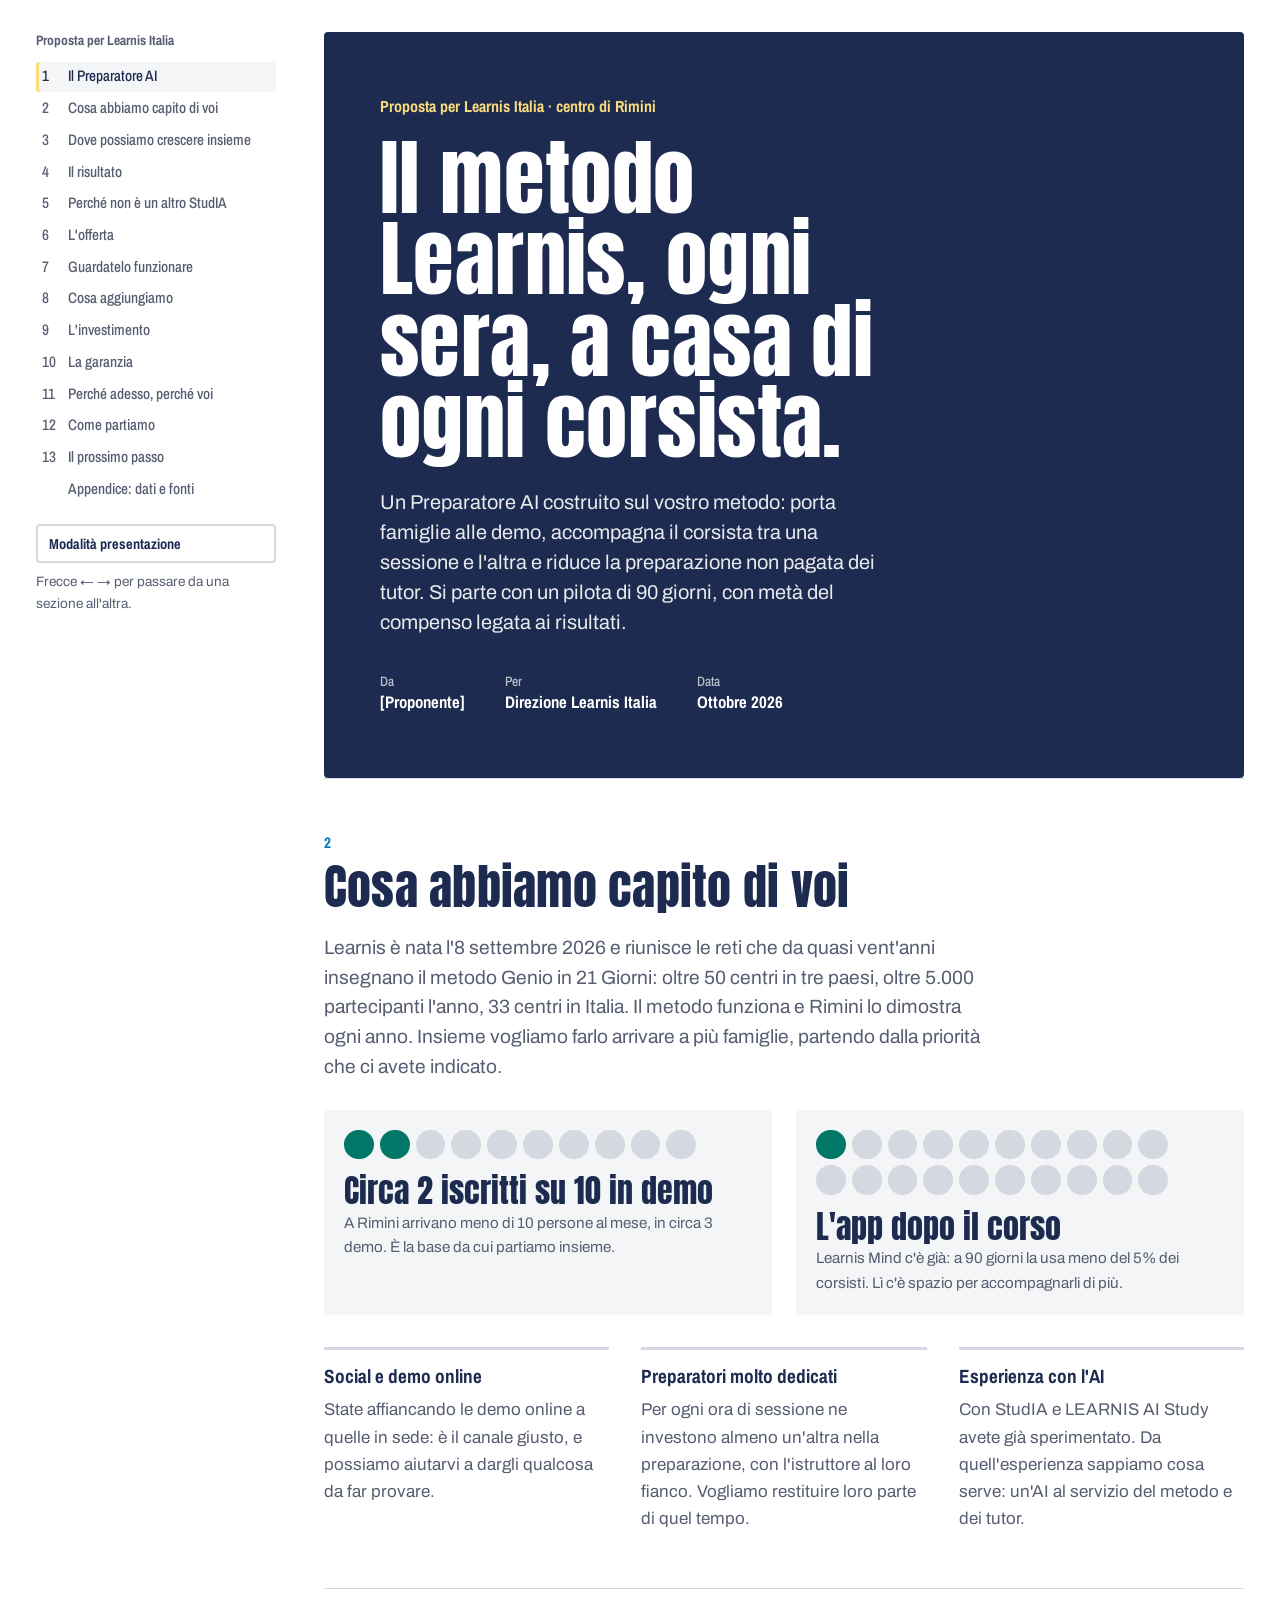
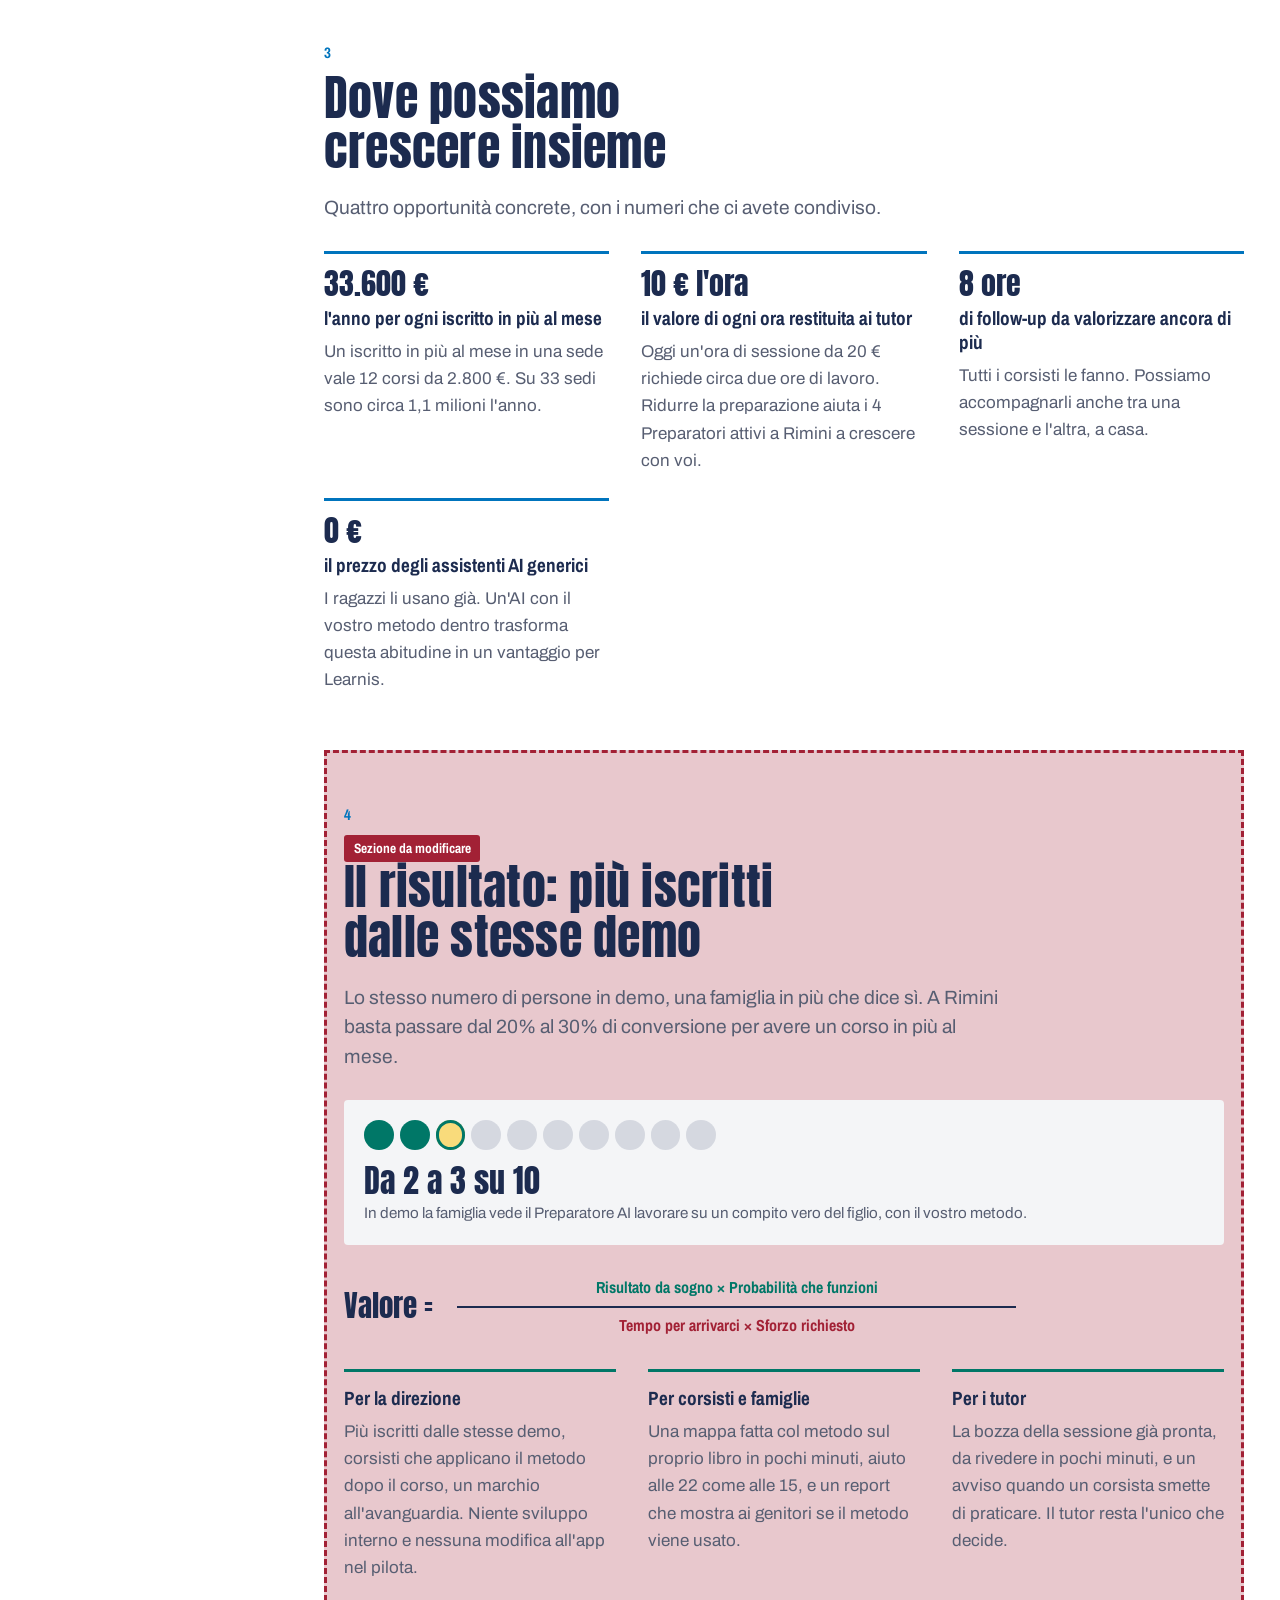
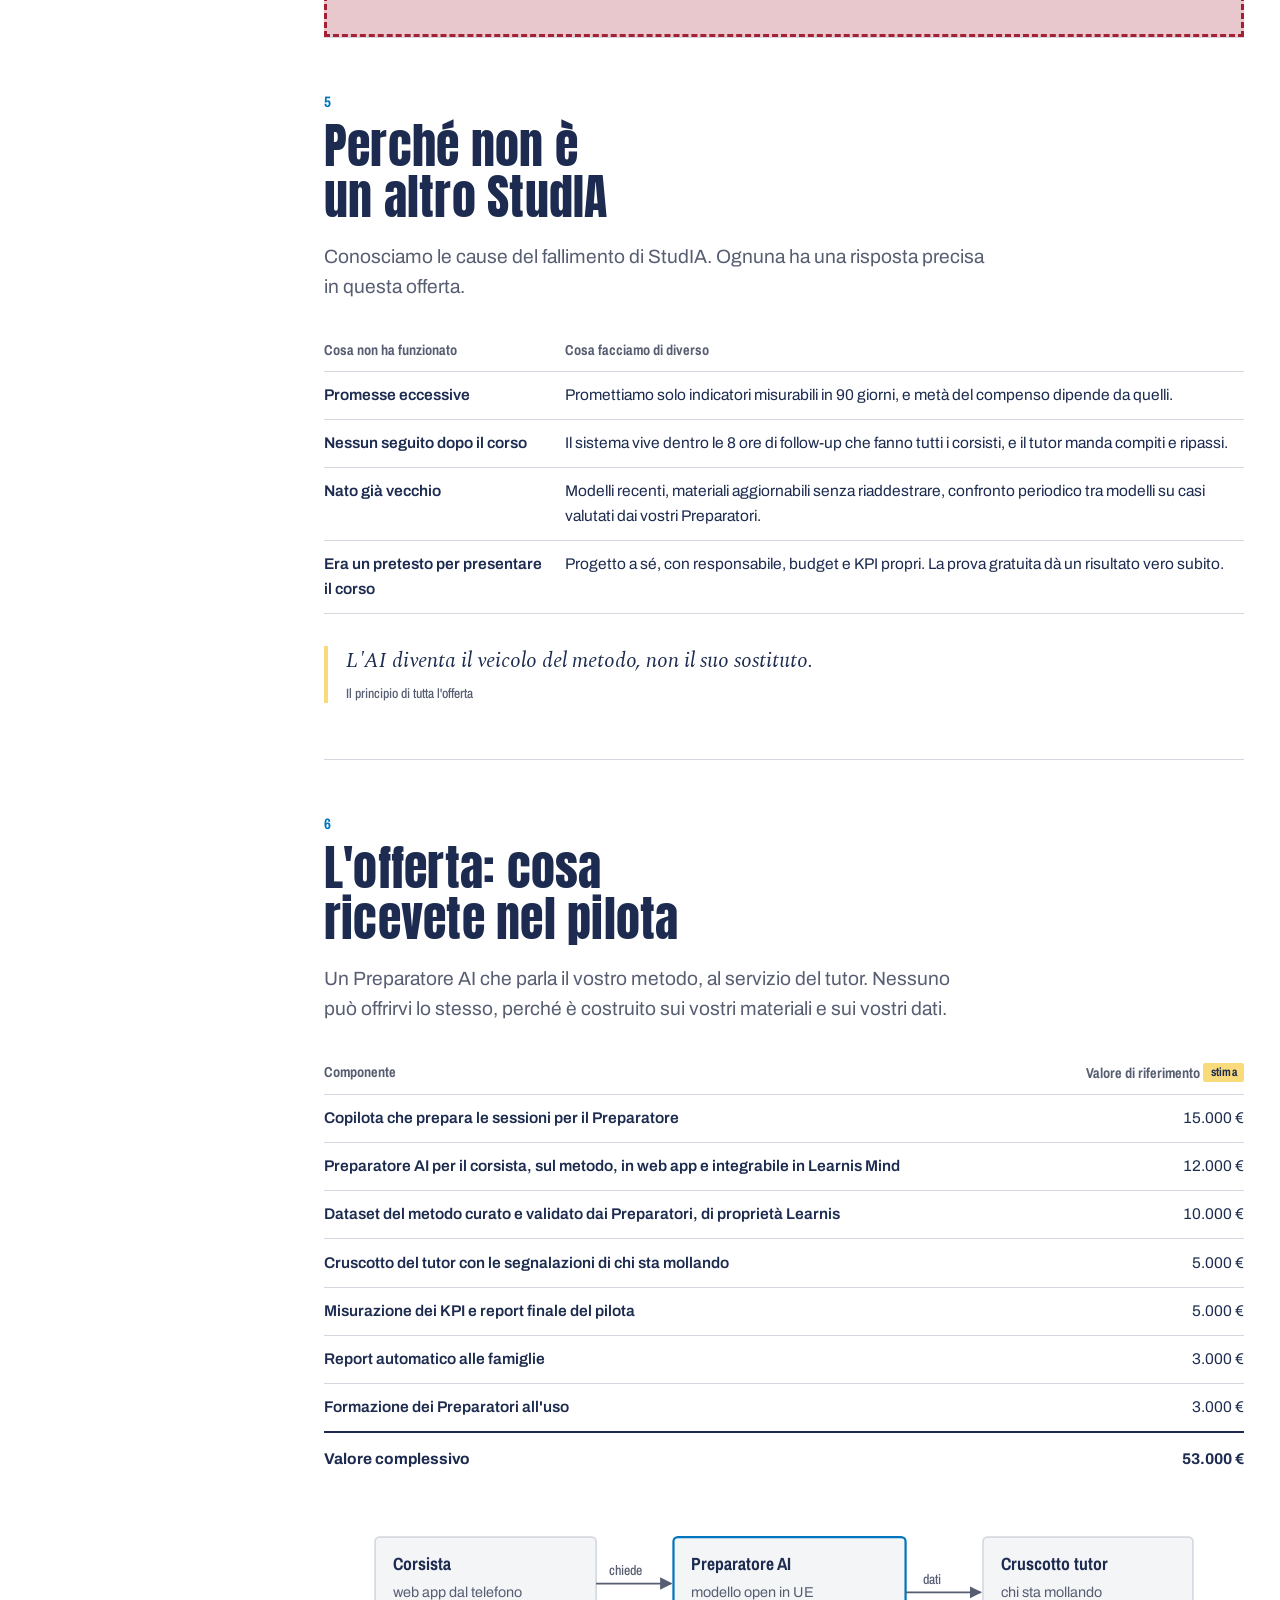
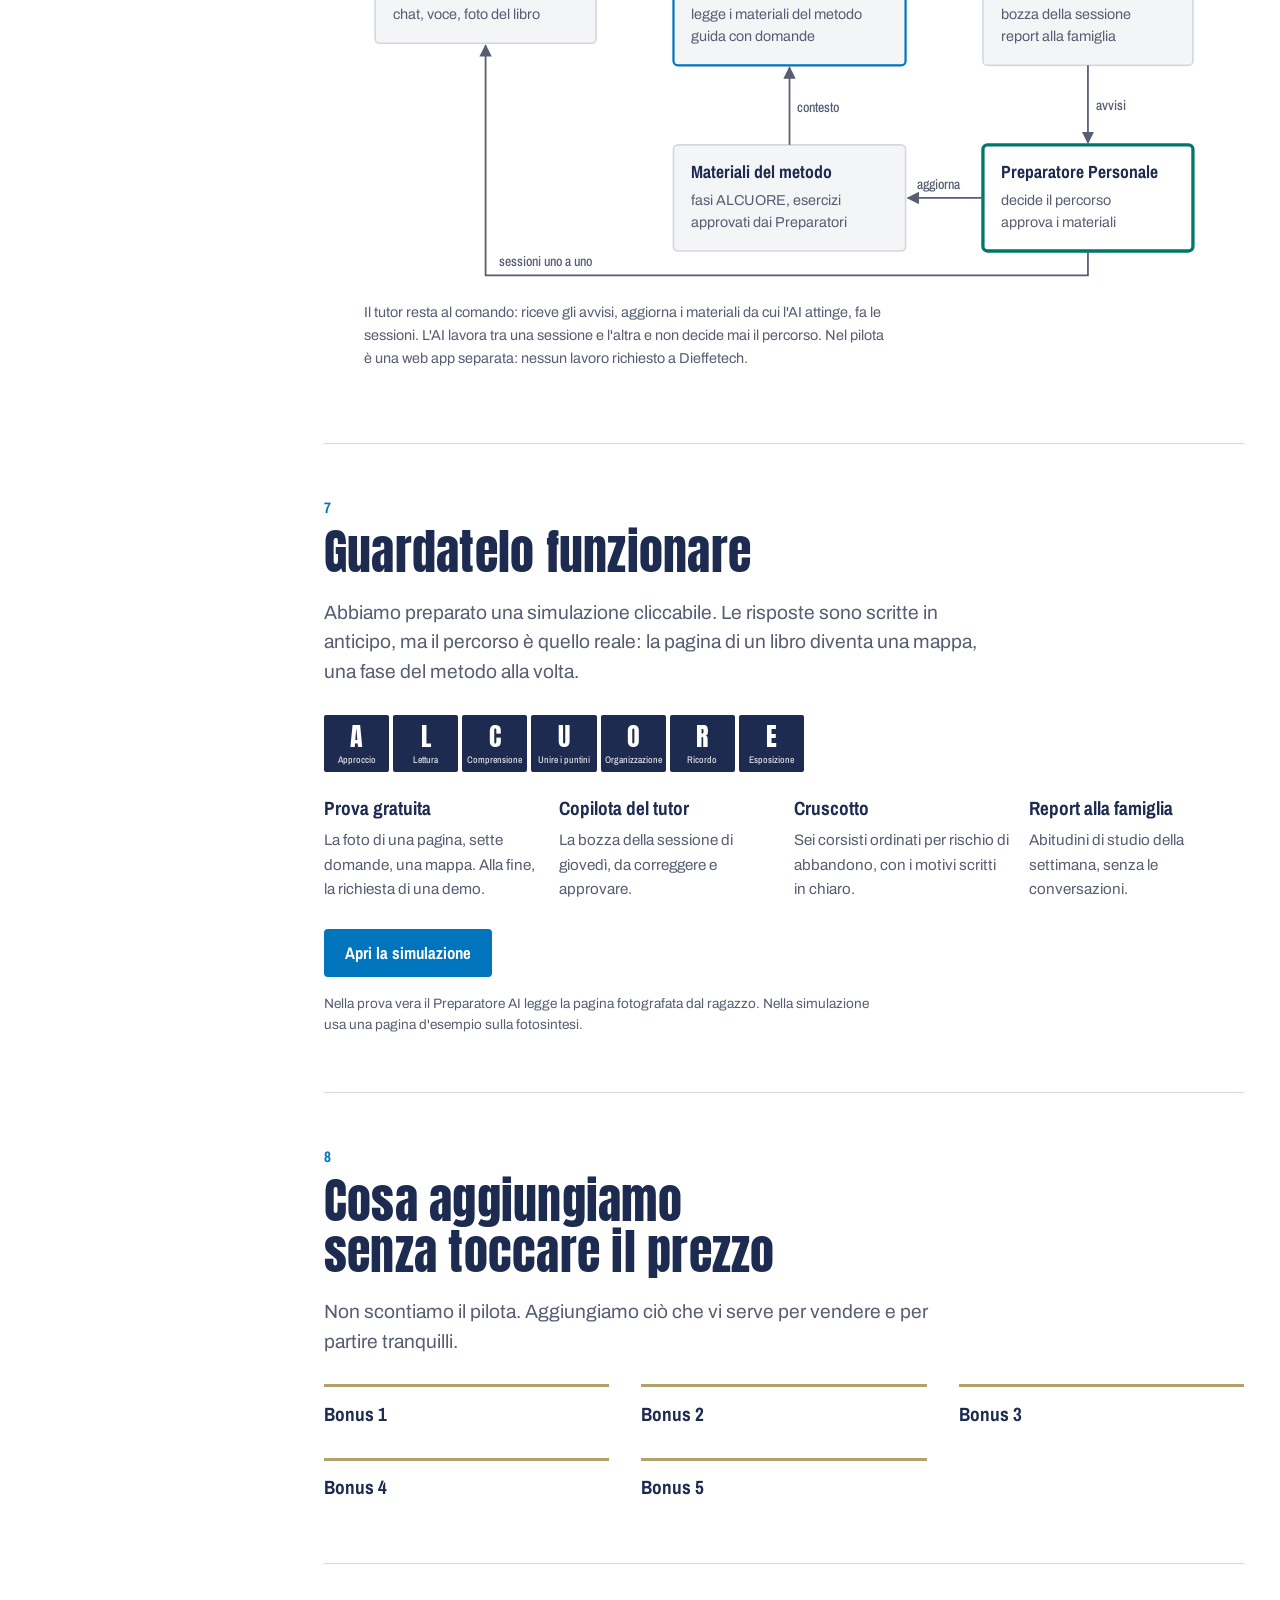
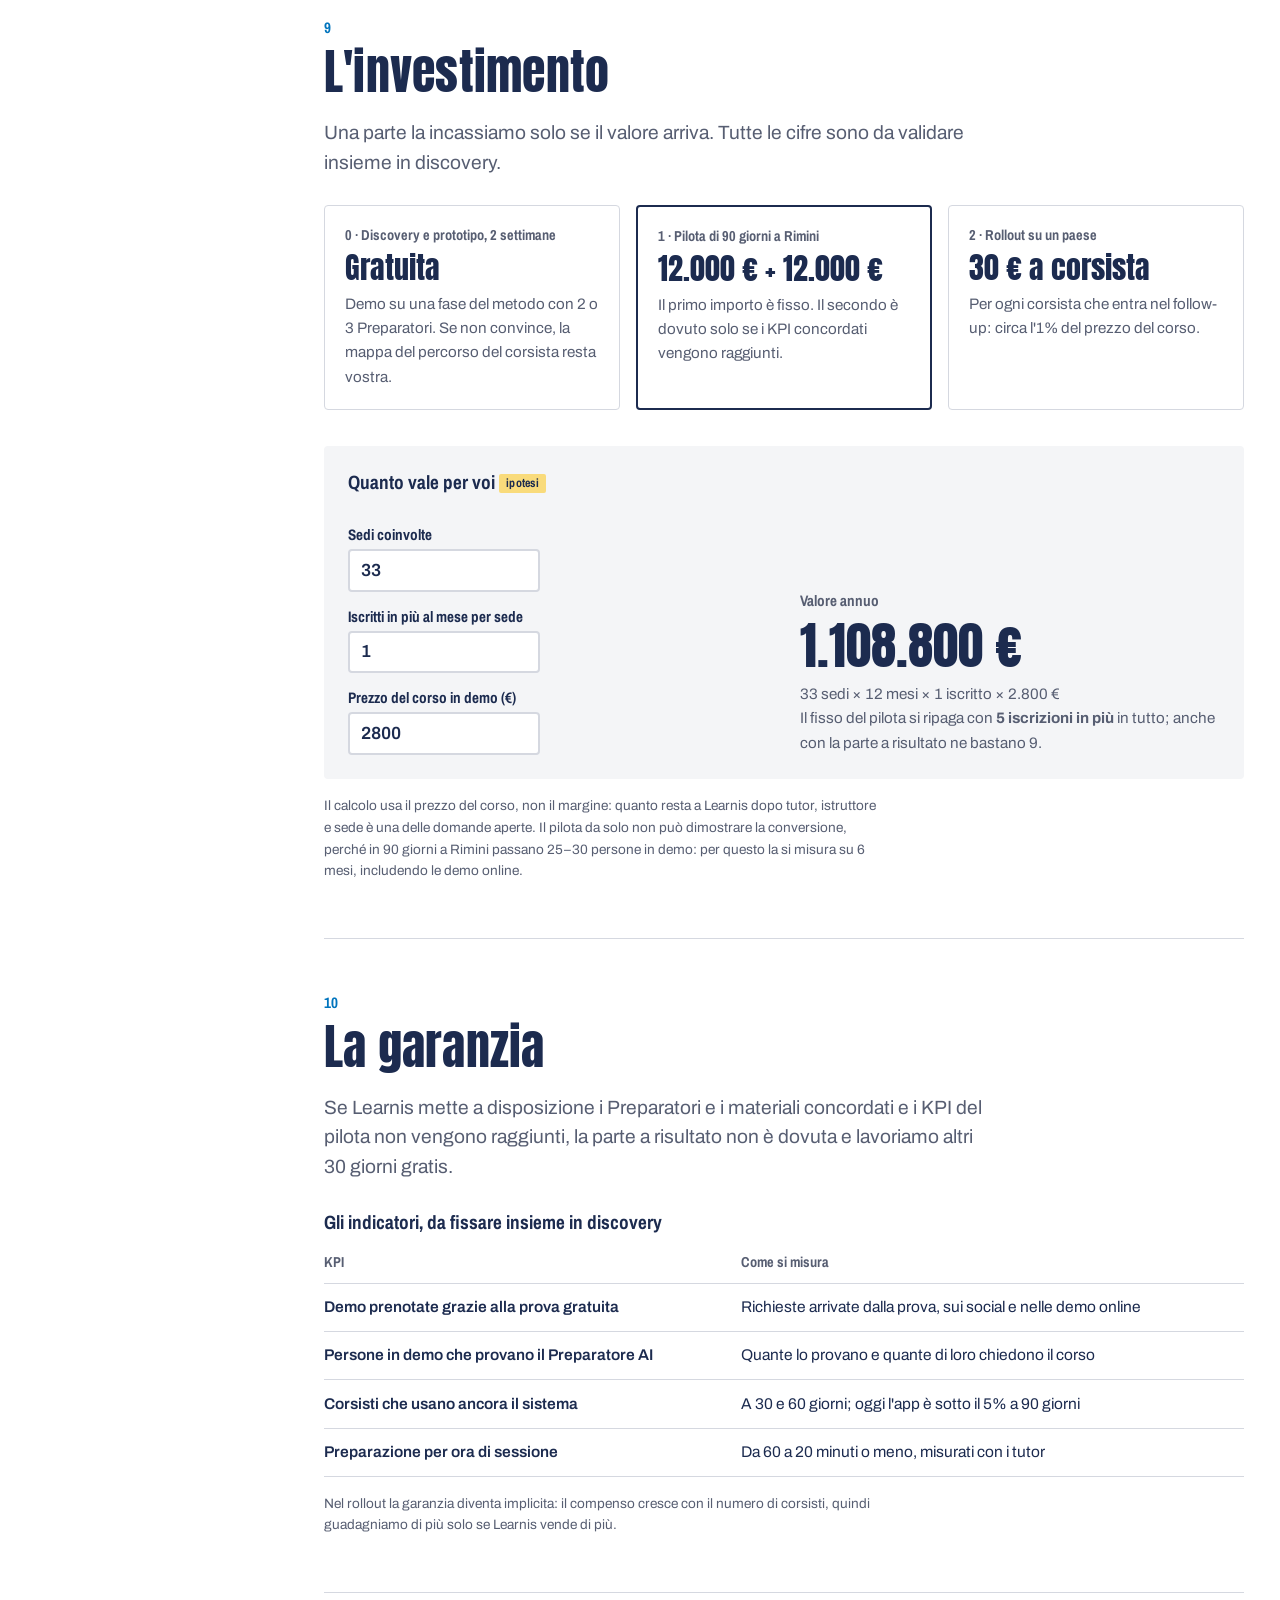
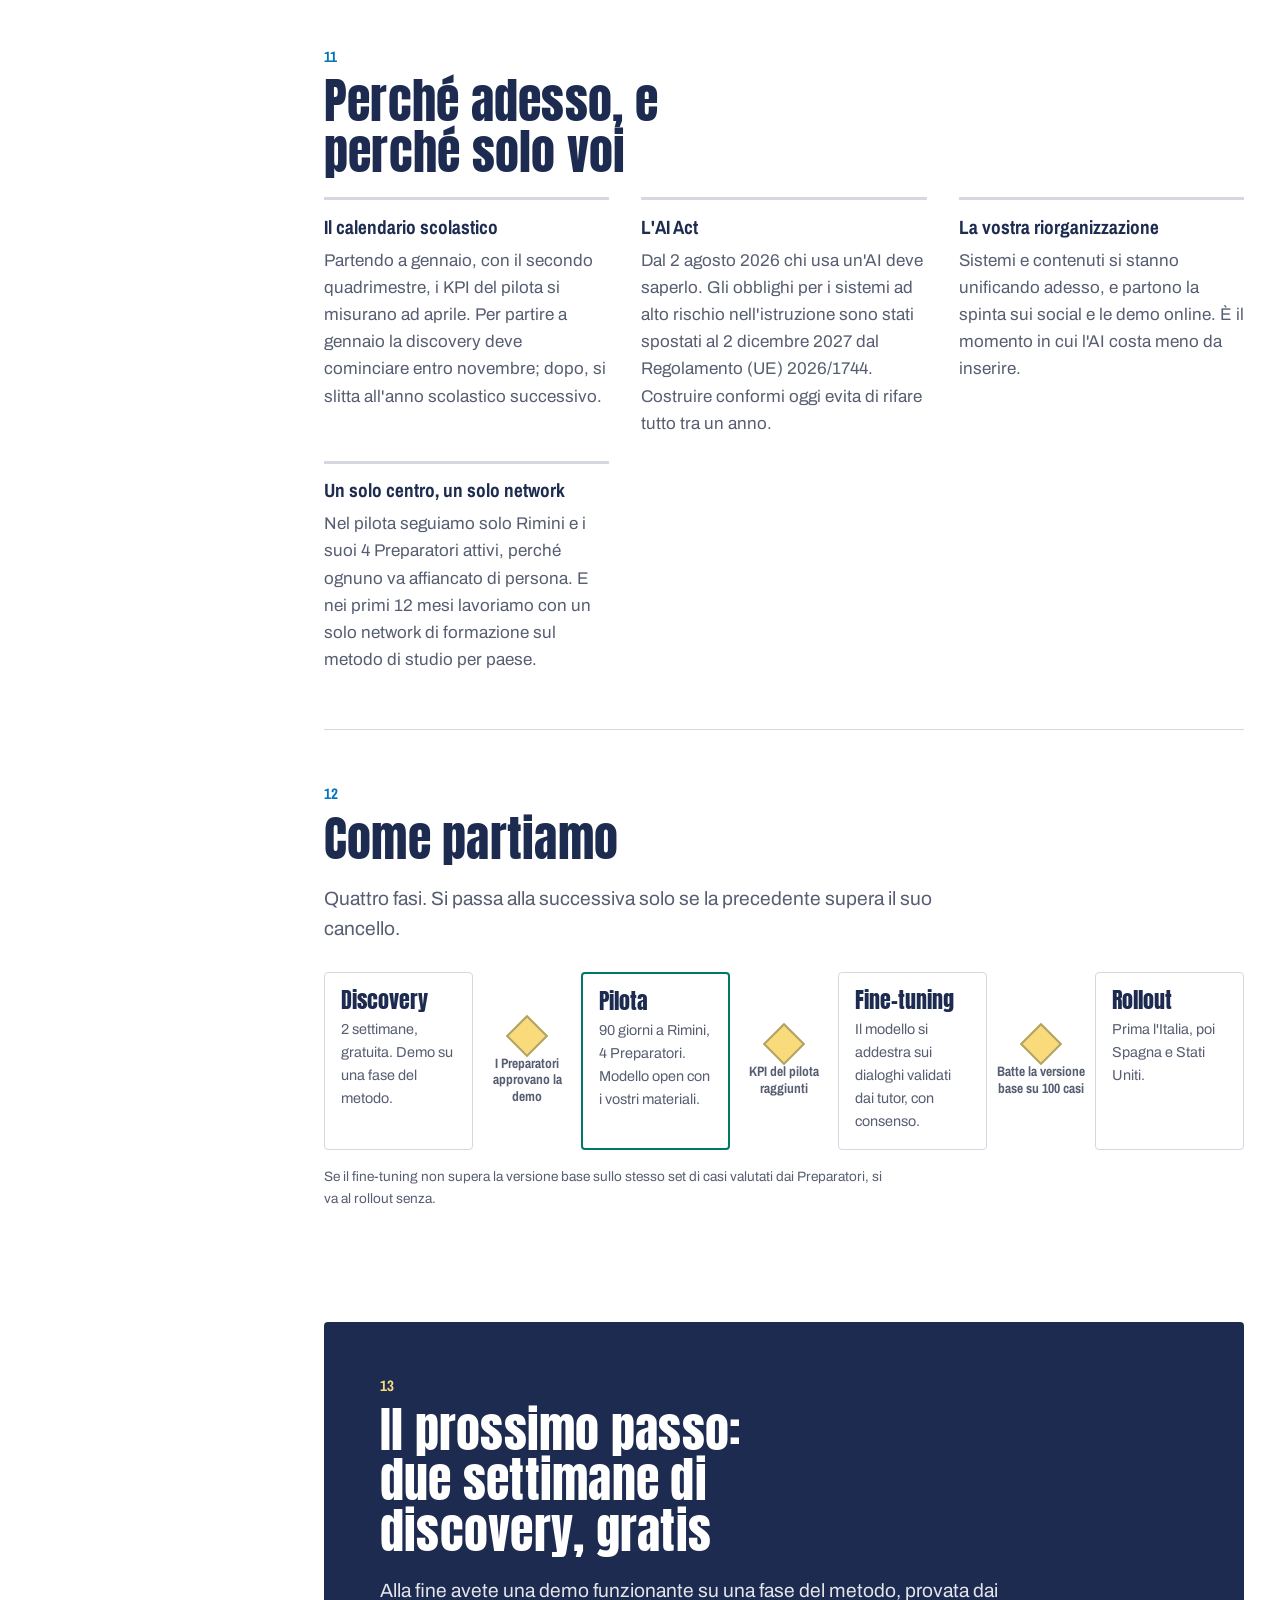
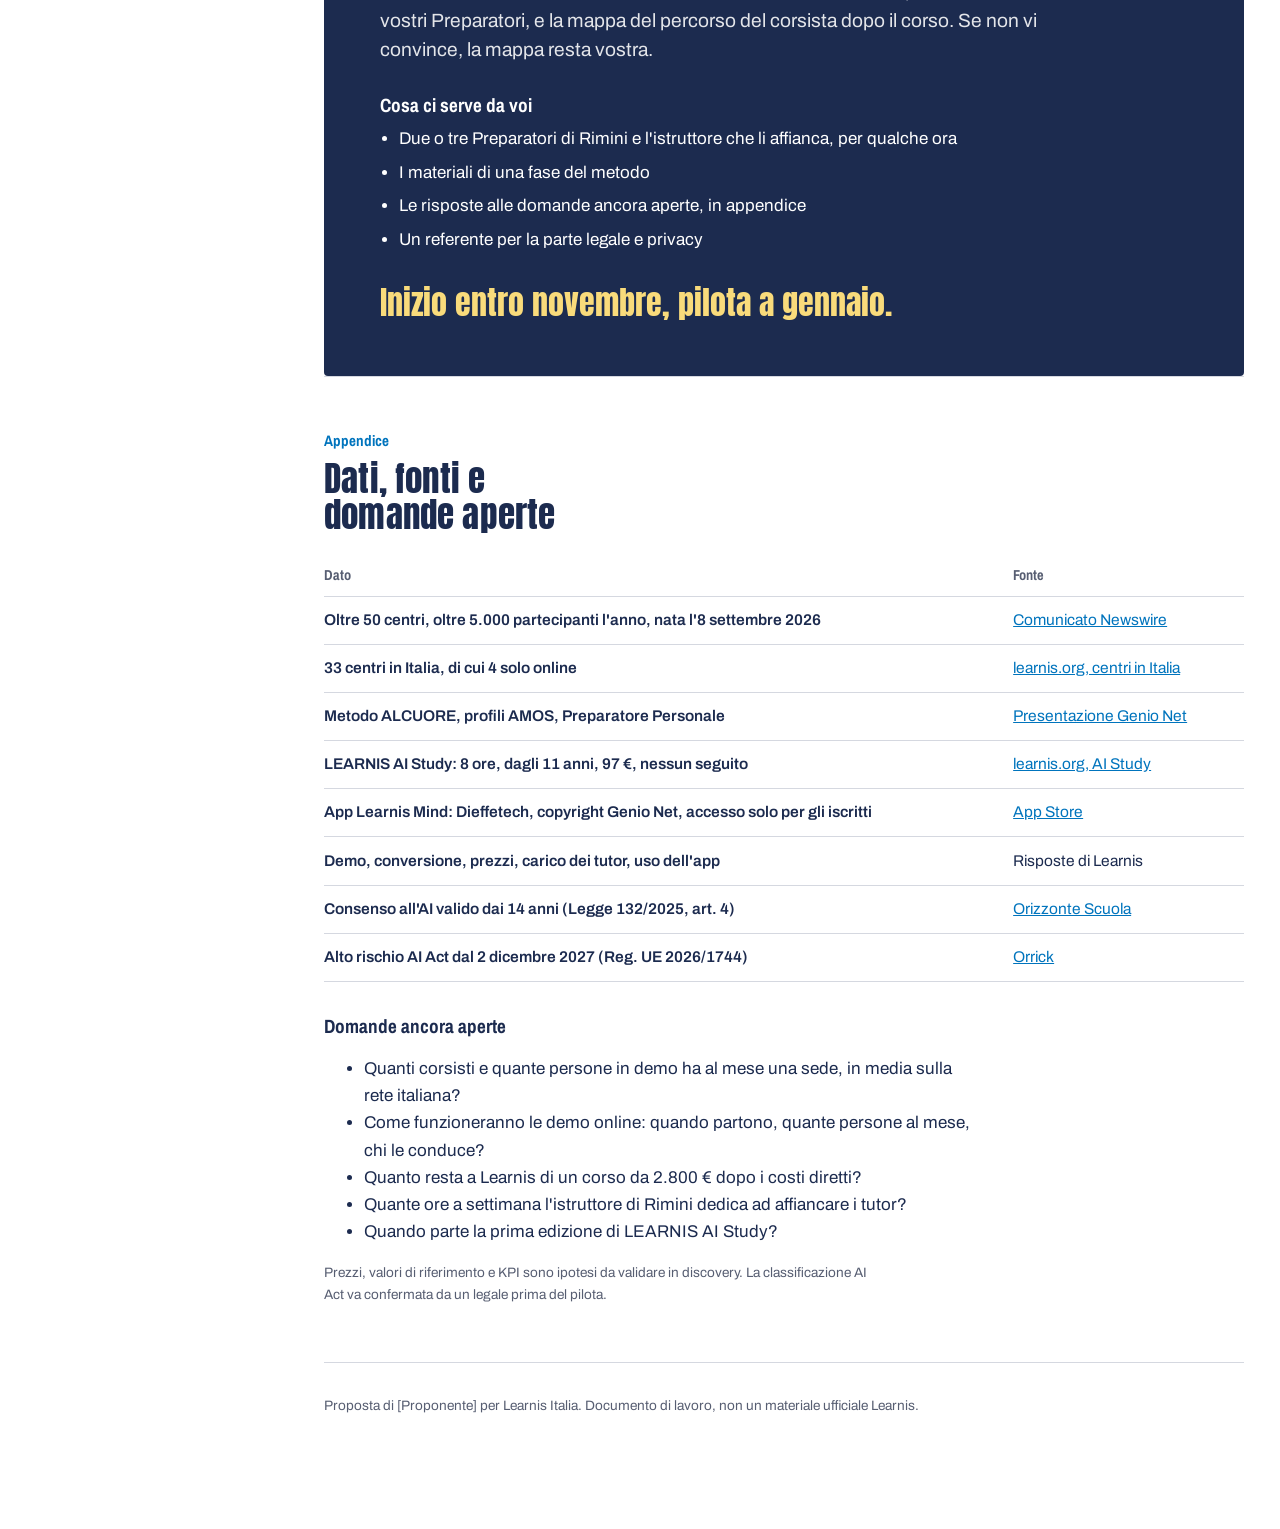
==== commit 41cfc01f: "presentazione: tono collaborativo, risultato marcato da modificare, bonus da definire" ====
--- a/presentazione/offerta-learnis.html
+++ b/presentazione/offerta-learnis.html
@@ -103,7 +103,11 @@
 /* ------------------------------------------------ elenchi a due colonne */
 .coppie { display: grid; grid-template-columns: repeat(auto-fit, minmax(15rem, 1fr)); gap: 1.5rem 2rem; margin-top: 0.5rem; }
 .coppie > div { min-width: 0; border-top: 3px solid var(--bordo); padding-top: 0.9rem; }
-.coppie > div.problema { border-top-color: var(--rosso); }
+.coppie > div.opportunita { border-top-color: var(--azzurro); }
+/* sezione ancora da riscrivere: fondo rosso ben visibile */
+.sezione.da-modificare { background: color-mix(in srgb, var(--rosso) 25%, var(--sfondo)); outline: 3px dashed var(--rosso); outline-offset: -3px; padding-inline: 1.25rem; }
+.avviso-modifica { display: inline-block; background: var(--rosso); color: #fff; font: 700 0.85rem/1 var(--f-stretto); padding: 0.4rem 0.6rem; border-radius: 3px; }
+.coppie > div.bonus-vuoto { border-top-color: var(--oro); }
 .coppie > div.risultato { border-top-color: var(--verde); }
 .coppie p { color: var(--tenue); }
 .coppie .cifra { font: 400 1.9rem/1.05 var(--f-display); color: var(--inchiostro); margin-bottom: 0.35rem; }
@@ -224,7 +228,7 @@
     <ol id="voci">
       <li><a href="#copertina">Il Preparatore AI</a></li>
       <li><a href="#voi">Cosa abbiamo capito di voi</a></li>
-      <li><a href="#costo">Cosa costa restare così</a></li>
+      <li><a href="#costo">Dove possiamo crescere insieme</a></li>
       <li><a href="#risultato">Il risultato</a></li>
       <li><a href="#studia">Perché non è un altro StudIA</a></li>
       <li><a href="#offerta">L'offerta</a></li>
@@ -260,47 +264,48 @@
     <section class="sezione" id="voi" aria-labelledby="h-voi">
       <p class="numero">2</p>
       <h2 id="h-voi">Cosa abbiamo capito di voi</h2>
-      <p class="lead">Learnis è nata l'8 settembre 2026 e riunisce le reti che da quasi vent'anni insegnano il metodo Genio in 21 Giorni: oltre 50 centri in tre paesi, oltre 5.000 partecipanti l'anno, 33 centri in Italia. Il metodo funziona. Il problema che ci avete indicato come primo è un altro.</p>
+      <p class="lead">Learnis è nata l'8 settembre 2026 e riunisce le reti che da quasi vent'anni insegnano il metodo Genio in 21 Giorni: oltre 50 centri in tre paesi, oltre 5.000 partecipanti l'anno, 33 centri in Italia. Il metodo funziona e Rimini lo dimostra ogni anno. Insieme vogliamo farlo arrivare a più famiglie, partendo dalla priorità che ci avete indicato.</p>
 
       <div class="demo">
         <figure>
           <div class="punti" role="img" aria-label="Dieci persone in demo, due si iscrivono">
             <span class="iscritto"></span><span class="iscritto"></span><span></span><span></span><span></span><span></span><span></span><span></span><span></span><span></span>
           </div>
-          <figcaption><strong>Meno di 2 iscritti al mese</strong>A Rimini arrivano in demo meno di 10 persone al mese, in circa 3 demo, e si iscrive circa il 20%.</figcaption>
+          <figcaption><strong>Circa 2 iscritti su 10 in demo</strong>A Rimini arrivano meno di 10 persone al mese, in circa 3 demo. È la base da cui partiamo insieme.</figcaption>
         </figure>
         <figure>
-          <div class="punti" role="img" aria-label="Meno di una persona su venti usa ancora l'app dopo 90 giorni">
+          <div class="punti" role="img" aria-label="Una persona su venti usa ancora l'app dopo 90 giorni">
             <span class="iscritto"></span><span></span><span></span><span></span><span></span><span></span><span></span><span></span><span></span><span></span>
             <span></span><span></span><span></span><span></span><span></span><span></span><span></span><span></span><span></span><span></span>
           </div>
-          <figcaption><strong>Meno del 5% a 90 giorni</strong>Dopo tre mesi quasi nessun corsista usa più l'app Learnis Mind per esercitarsi.</figcaption>
+          <figcaption><strong>L'app dopo il corso</strong>Learnis Mind c'è già: a 90 giorni la usa meno del 5% dei corsisti. Lì c'è spazio per accompagnarli di più.</figcaption>
         </figure>
       </div>
 
       <div class="coppie">
-        <div><h3>State puntando sui social</h3><p>E state aggiungendo demo online a quelle in sede. Servirà qualcosa da far provare a chi arriva da un post.</p></div>
-        <div><h3>I tutor si preparano gratis</h3><p>Per ogni ora di sessione pagata 20 € ne serve almeno un'altra di preparazione, non pagata, affiancati da un istruttore che ha poco tempo.</p></div>
-        <div><h3>L'AI è già passata da voi</h3><p>StudIA ha deluso, e LEARNIS AI Study è un corso di due giorni senza seguito. Ogni proposta AI parte con un'obiezione in più.</p></div>
+        <div><h3>Social e demo online</h3><p>State affiancando le demo online a quelle in sede: è il canale giusto, e possiamo aiutarvi a dargli qualcosa da far provare.</p></div>
+        <div><h3>Preparatori molto dedicati</h3><p>Per ogni ora di sessione ne investono almeno un'altra nella preparazione, con l'istruttore al loro fianco. Vogliamo restituire loro parte di quel tempo.</p></div>
+        <div><h3>Esperienza con l'AI</h3><p>Con StudIA e LEARNIS AI Study avete già sperimentato. Da quell'esperienza sappiamo cosa serve: un'AI al servizio del metodo e dei tutor.</p></div>
       </div>
     </section>
 
     <!-- 3 --------------------------------------------------------------------------- -->
     <section class="sezione" id="costo" aria-labelledby="h-costo">
       <p class="numero">3</p>
-      <h2 id="h-costo">Cosa costa restare così</h2>
-      <p class="lead">Ogni mese senza cambiare qualcosa ha un prezzo, anche se non compare in nessun bilancio.</p>
+      <h2 id="h-costo">Dove possiamo crescere insieme</h2>
+      <p class="lead">Quattro opportunità concrete, con i numeri che ci avete condiviso.</p>
       <div class="coppie">
-        <div class="problema"><p class="cifra">33.600 €</p><h3>l'anno per ogni corsista al mese che manca</h3><p>Un iscritto in più al mese in una sede vale 12 corsi da 2.800 €. Su 33 sedi sono circa 1,1 milioni l'anno.</p></div>
-        <div class="problema"><p class="cifra">10 € l'ora</p><h3>quanto guadagna davvero un tutor</h3><p>20 € per un'ora di sessione divisi per due ore di lavoro. A Rimini sono attivi 4 Preparatori su 6: tenerli motivati conta.</p></div>
-        <div class="problema"><p class="cifra">8 ore</p><h3>di follow-up che non lasciano un'abitudine</h3><p>Tutti i corsisti le fanno. Tra una sessione e l'altra, a casa, il metodo resta da solo.</p></div>
-        <div class="problema"><p class="cifra">0 €</p><h3>il prezzo dell'alternativa</h3><p>Un assistente AI generico è gratuito e risponde a tutto. Rischia di far sembrare superfluo un metodo di studio.</p></div>
+        <div class="opportunita"><p class="cifra">33.600 €</p><h3>l'anno per ogni iscritto in più al mese</h3><p>Un iscritto in più al mese in una sede vale 12 corsi da 2.800 €. Su 33 sedi sono circa 1,1 milioni l'anno.</p></div>
+        <div class="opportunita"><p class="cifra">10 € l'ora</p><h3>il valore di ogni ora restituita ai tutor</h3><p>Oggi un'ora di sessione da 20 € richiede circa due ore di lavoro. Ridurre la preparazione aiuta i 4 Preparatori attivi a Rimini a crescere con voi.</p></div>
+        <div class="opportunita"><p class="cifra">8 ore</p><h3>di follow-up da valorizzare ancora di più</h3><p>Tutti i corsisti le fanno. Possiamo accompagnarli anche tra una sessione e l'altra, a casa.</p></div>
+        <div class="opportunita"><p class="cifra">0 €</p><h3>il prezzo degli assistenti AI generici</h3><p>I ragazzi li usano già. Un'AI con il vostro metodo dentro trasforma questa abitudine in un vantaggio per Learnis.</p></div>
       </div>
     </section>
 
     <!-- 4 --------------------------------------------------------------------------- -->
-    <section class="sezione" id="risultato" aria-labelledby="h-risultato">
+    <section class="sezione da-modificare" id="risultato" aria-labelledby="h-risultato">
       <p class="numero">4</p>
+      <p class="avviso-modifica">Sezione da modificare</p>
       <h2 id="h-risultato">Il risultato: più iscritti dalle stesse demo</h2>
       <p class="lead">Lo stesso numero di persone in demo, una famiglia in più che dice sì. A Rimini basta passare dal 20% al 30% di conversione per avere un corso in più al mese.</p>
 
@@ -439,11 +444,11 @@
       <h2 id="h-bonus">Cosa aggiungiamo senza toccare il prezzo</h2>
       <p class="lead">Non scontiamo il pilota. Aggiungiamo ciò che vi serve per vendere e per partire tranquilli.</p>
       <div class="coppie">
-        <div><h3>La prova gratuita per i social</h3><p>La foto di una pagina diventa una mappa col metodo, per genitori e ragazzi dai 14 anni, più un kit per mostrarla dal vivo nelle demo in sede. Porta alla demo chi vuole il percorso completo.</p></div>
-        <div><h3>Il kit di conformità</h3><p>Informative per corsisti e genitori, registro dei trattamenti, valutazione d'impatto, analisi AI Act. Meno lavoro per il vostro legale.</p></div>
-        <div><h3>Spagna e Stati Uniti</h3><p>Il prototipo anche in spagnolo e inglese, banco di prova per le reti dove tutto è già online.</p></div>
-        <div><h3>Studiare con l'AI, con metodo</h3><p>Un modulo nuovo per i vostri corsi: il seguito naturale di LEARNIS AI Study.</p></div>
-        <div><h3>Uno studio di efficacia</h3><p>Con un ateneo partner, nella vostra tradizione di ricerca con il CNR. <span class="ipotesi">da confermare</span></p></div>
+        <div class="bonus-vuoto"><h3>Bonus 1</h3></div>
+        <div class="bonus-vuoto"><h3>Bonus 2</h3></div>
+        <div class="bonus-vuoto"><h3>Bonus 3</h3></div>
+        <div class="bonus-vuoto"><h3>Bonus 4</h3></div>
+        <div class="bonus-vuoto"><h3>Bonus 5</h3></div>
       </div>
     </section>
 
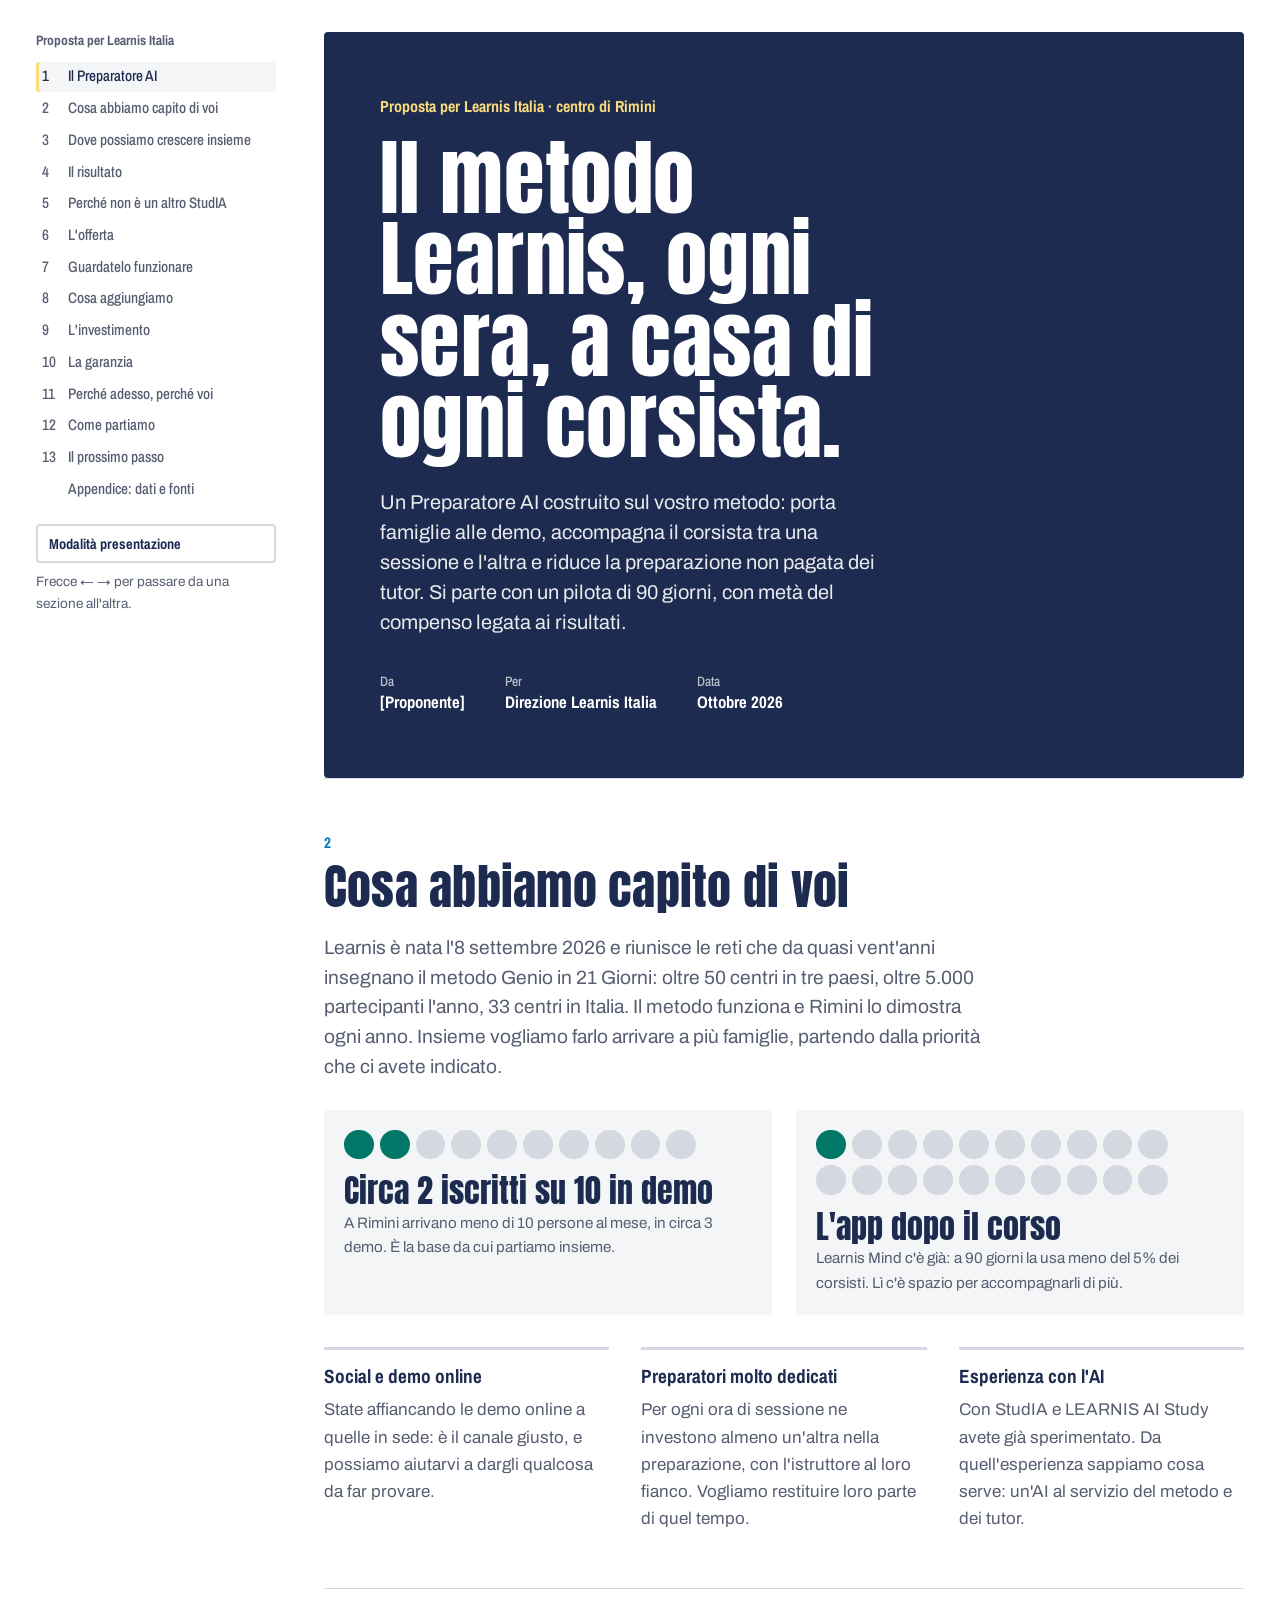
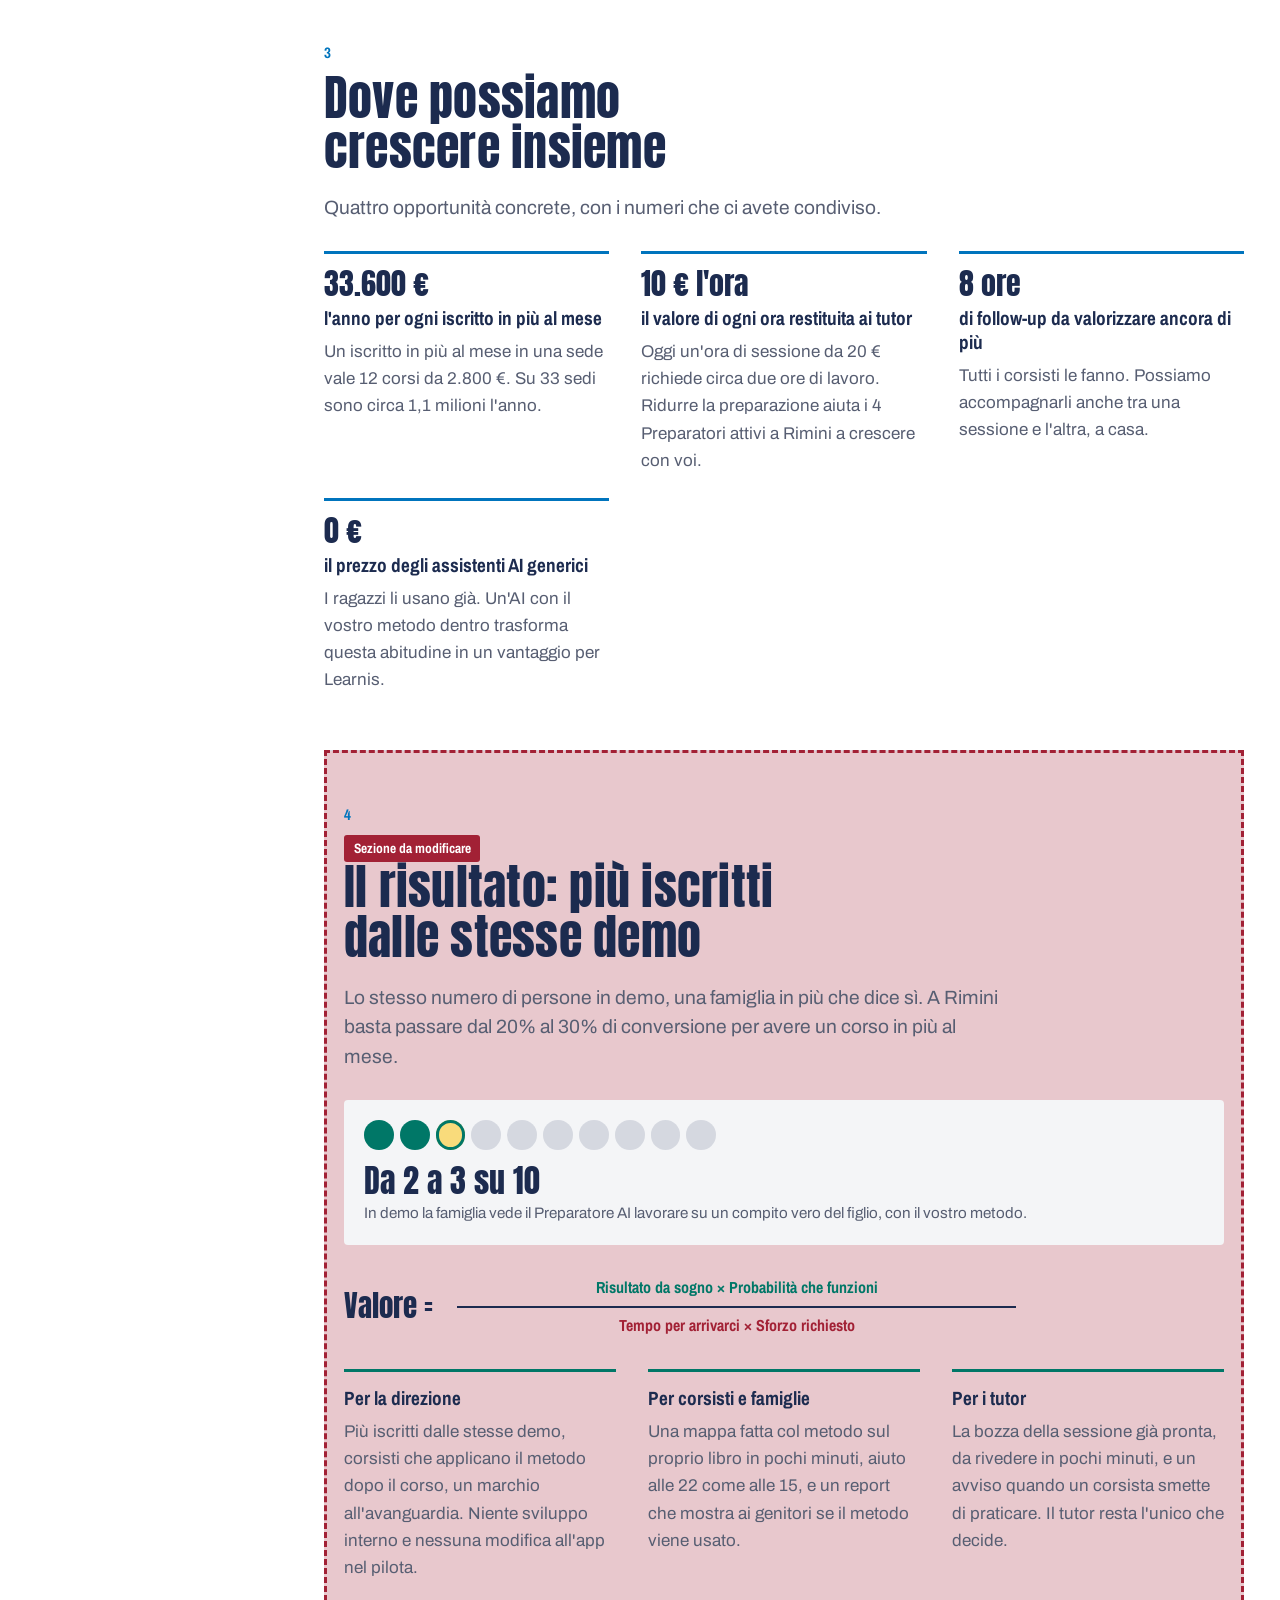
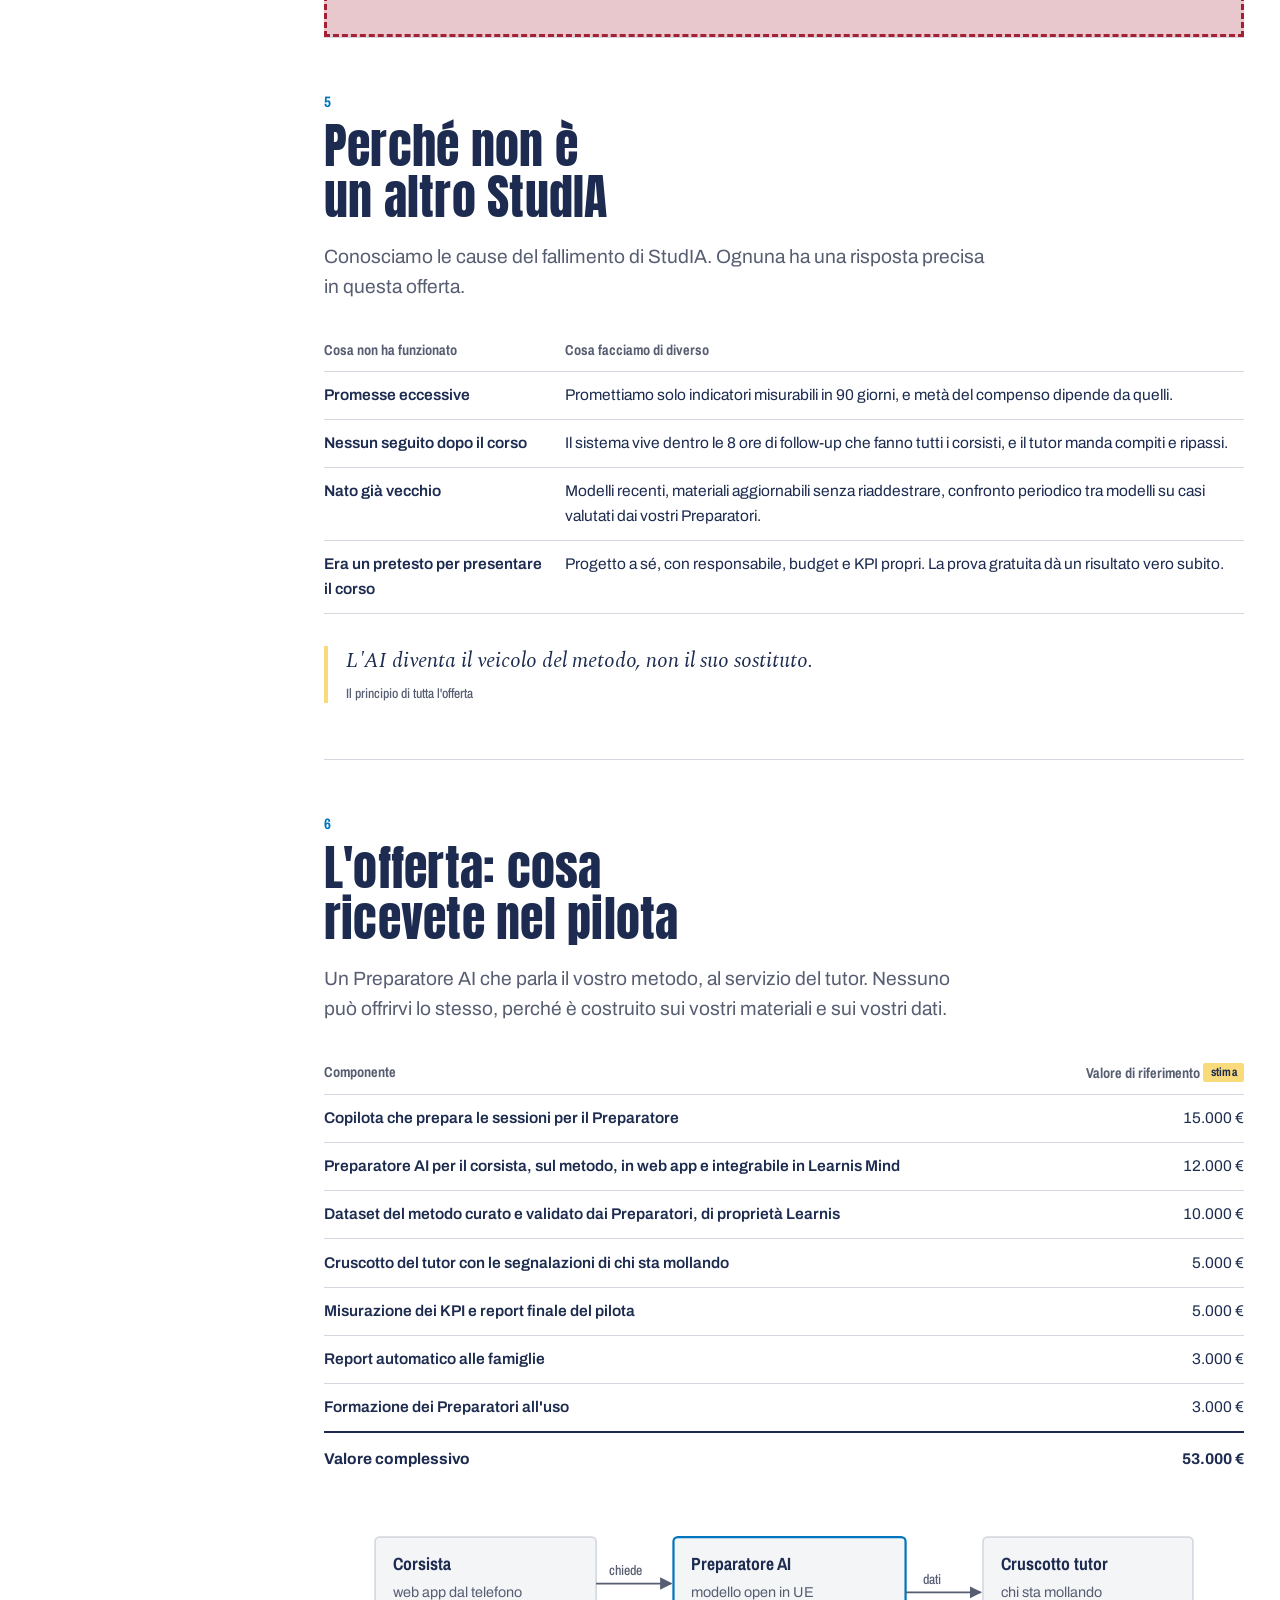
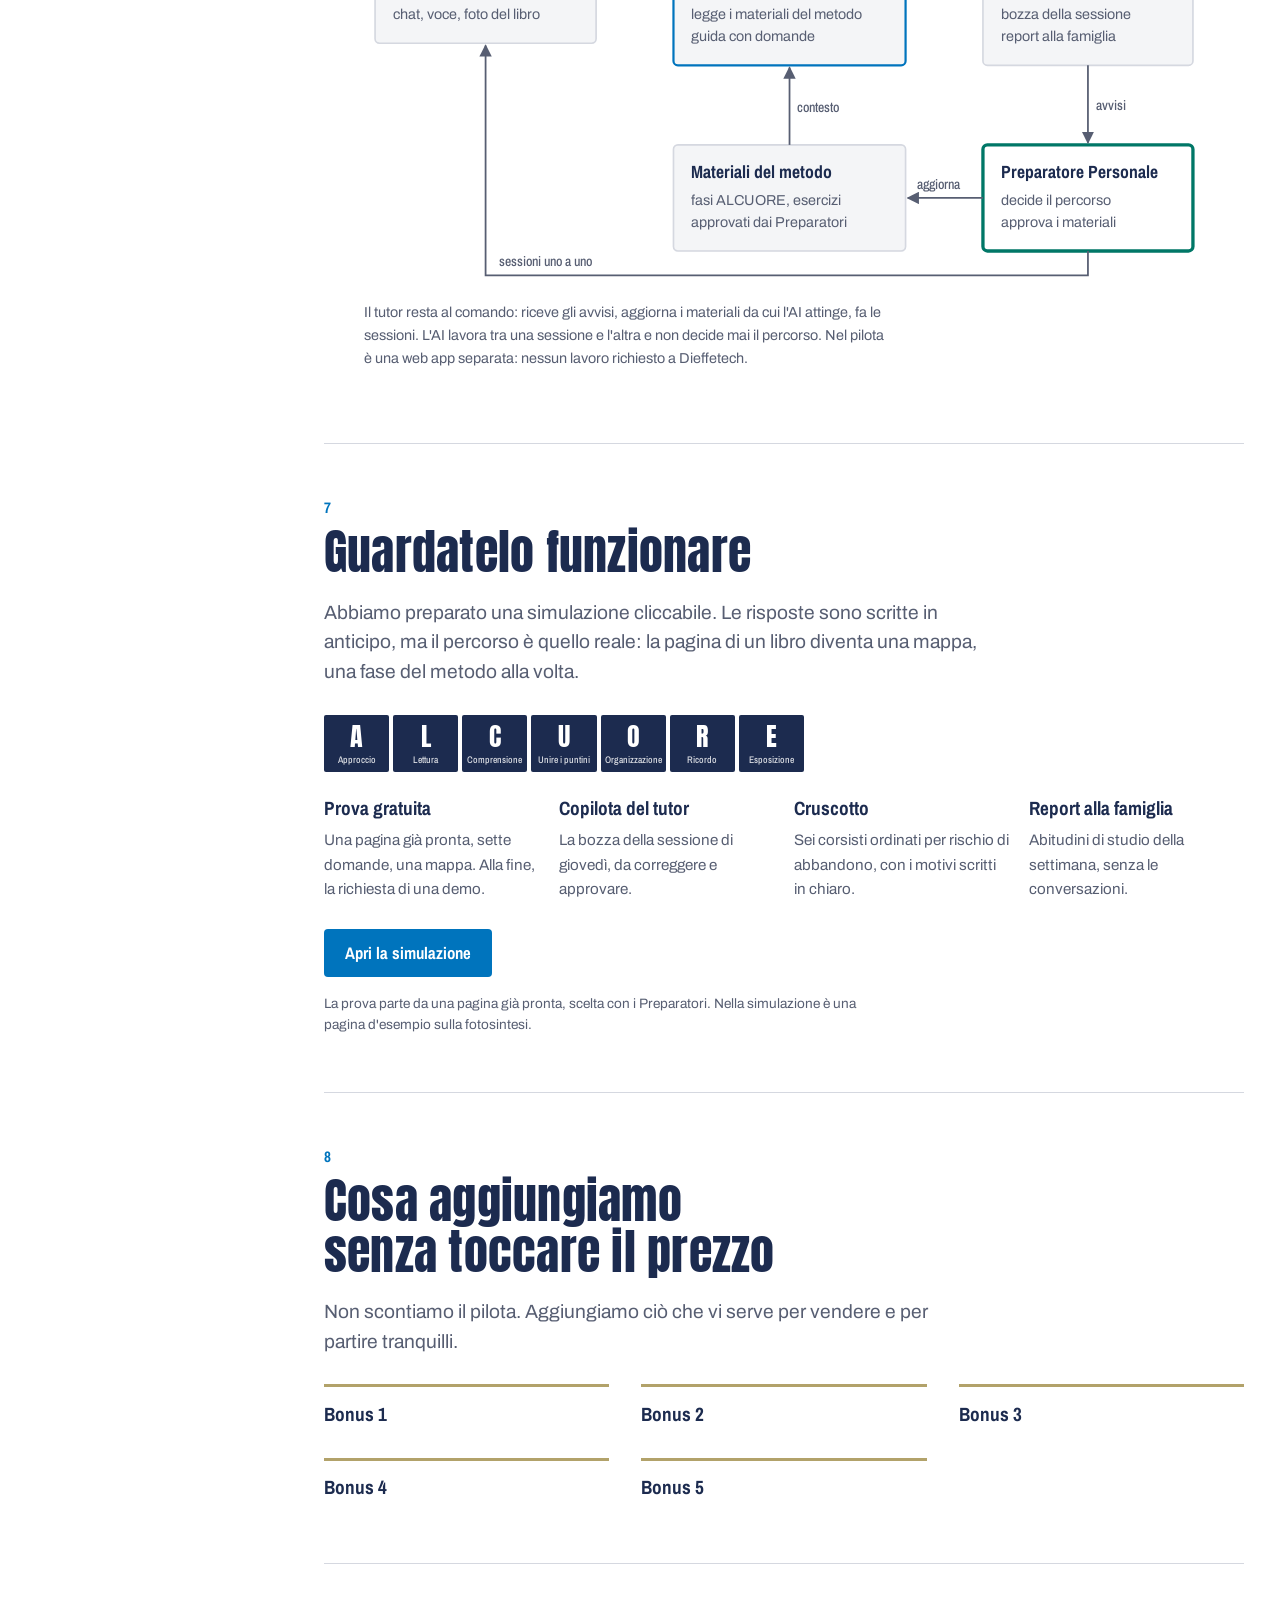
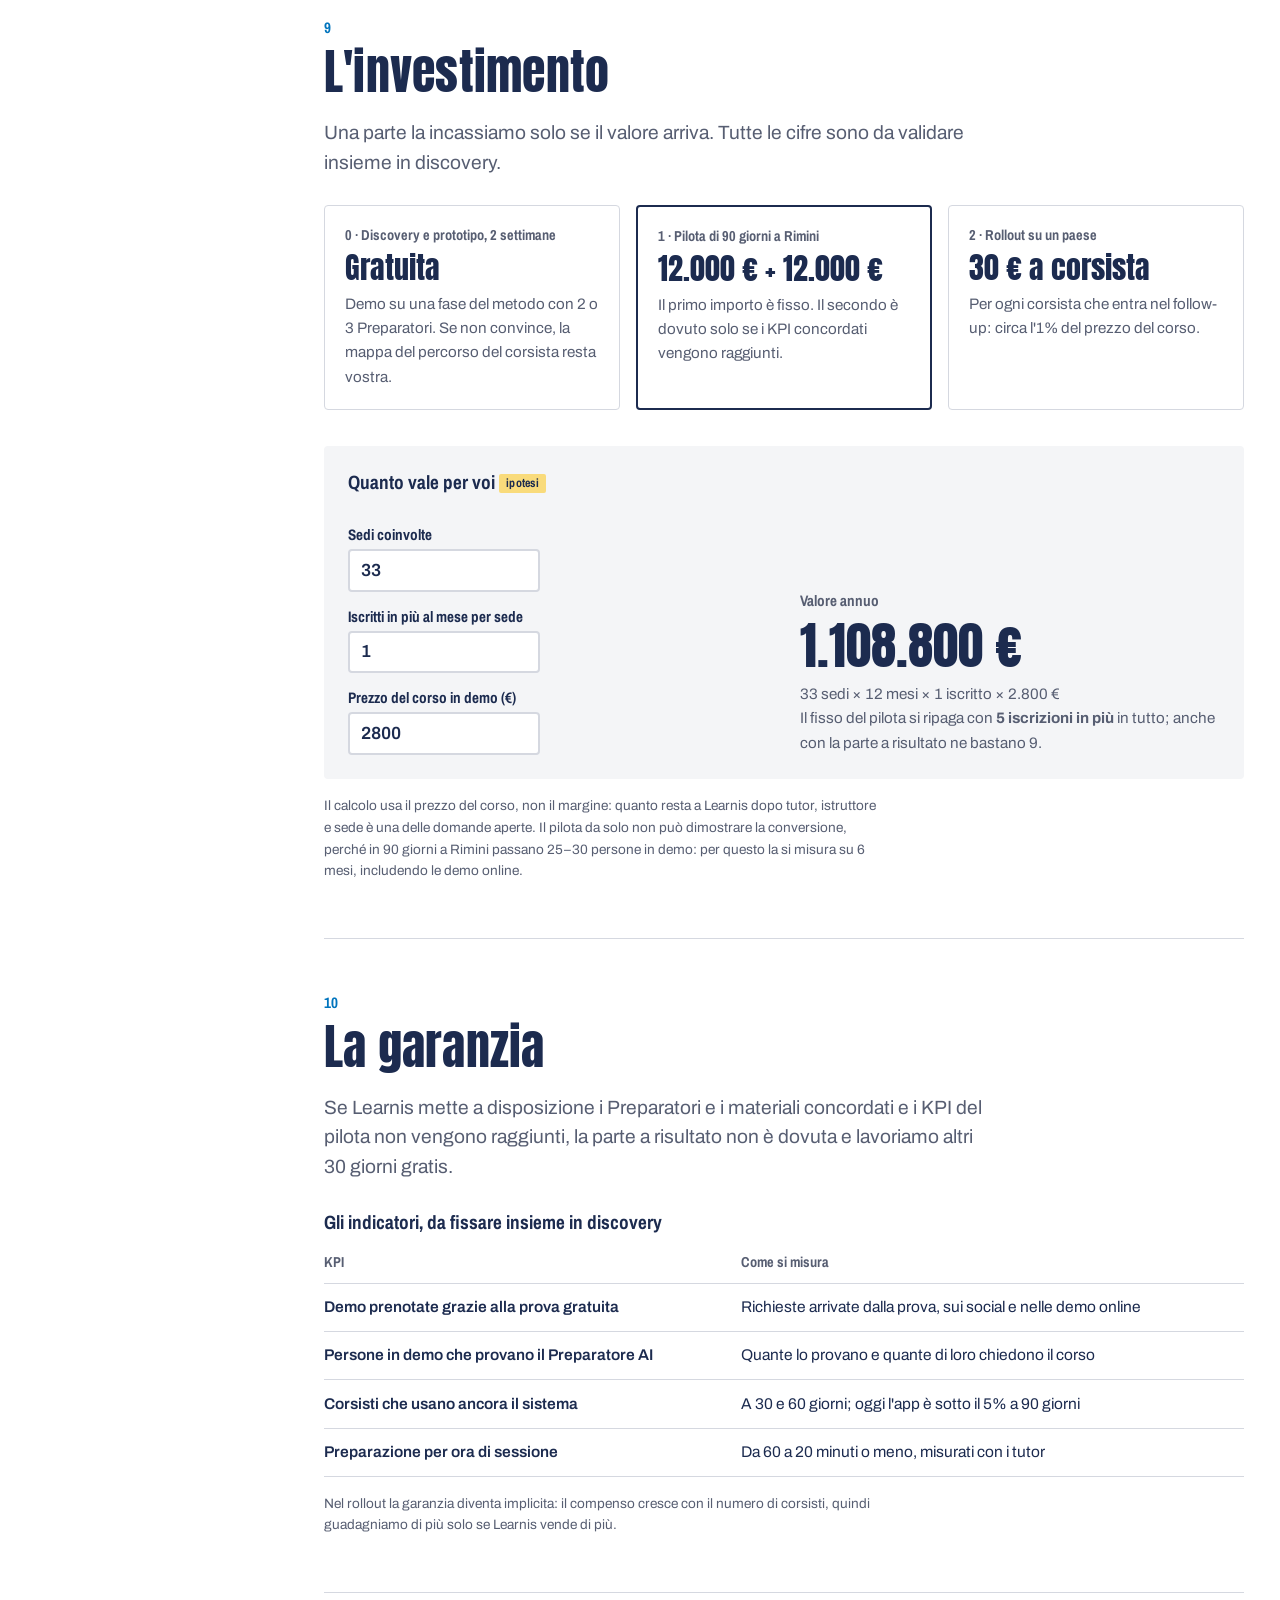
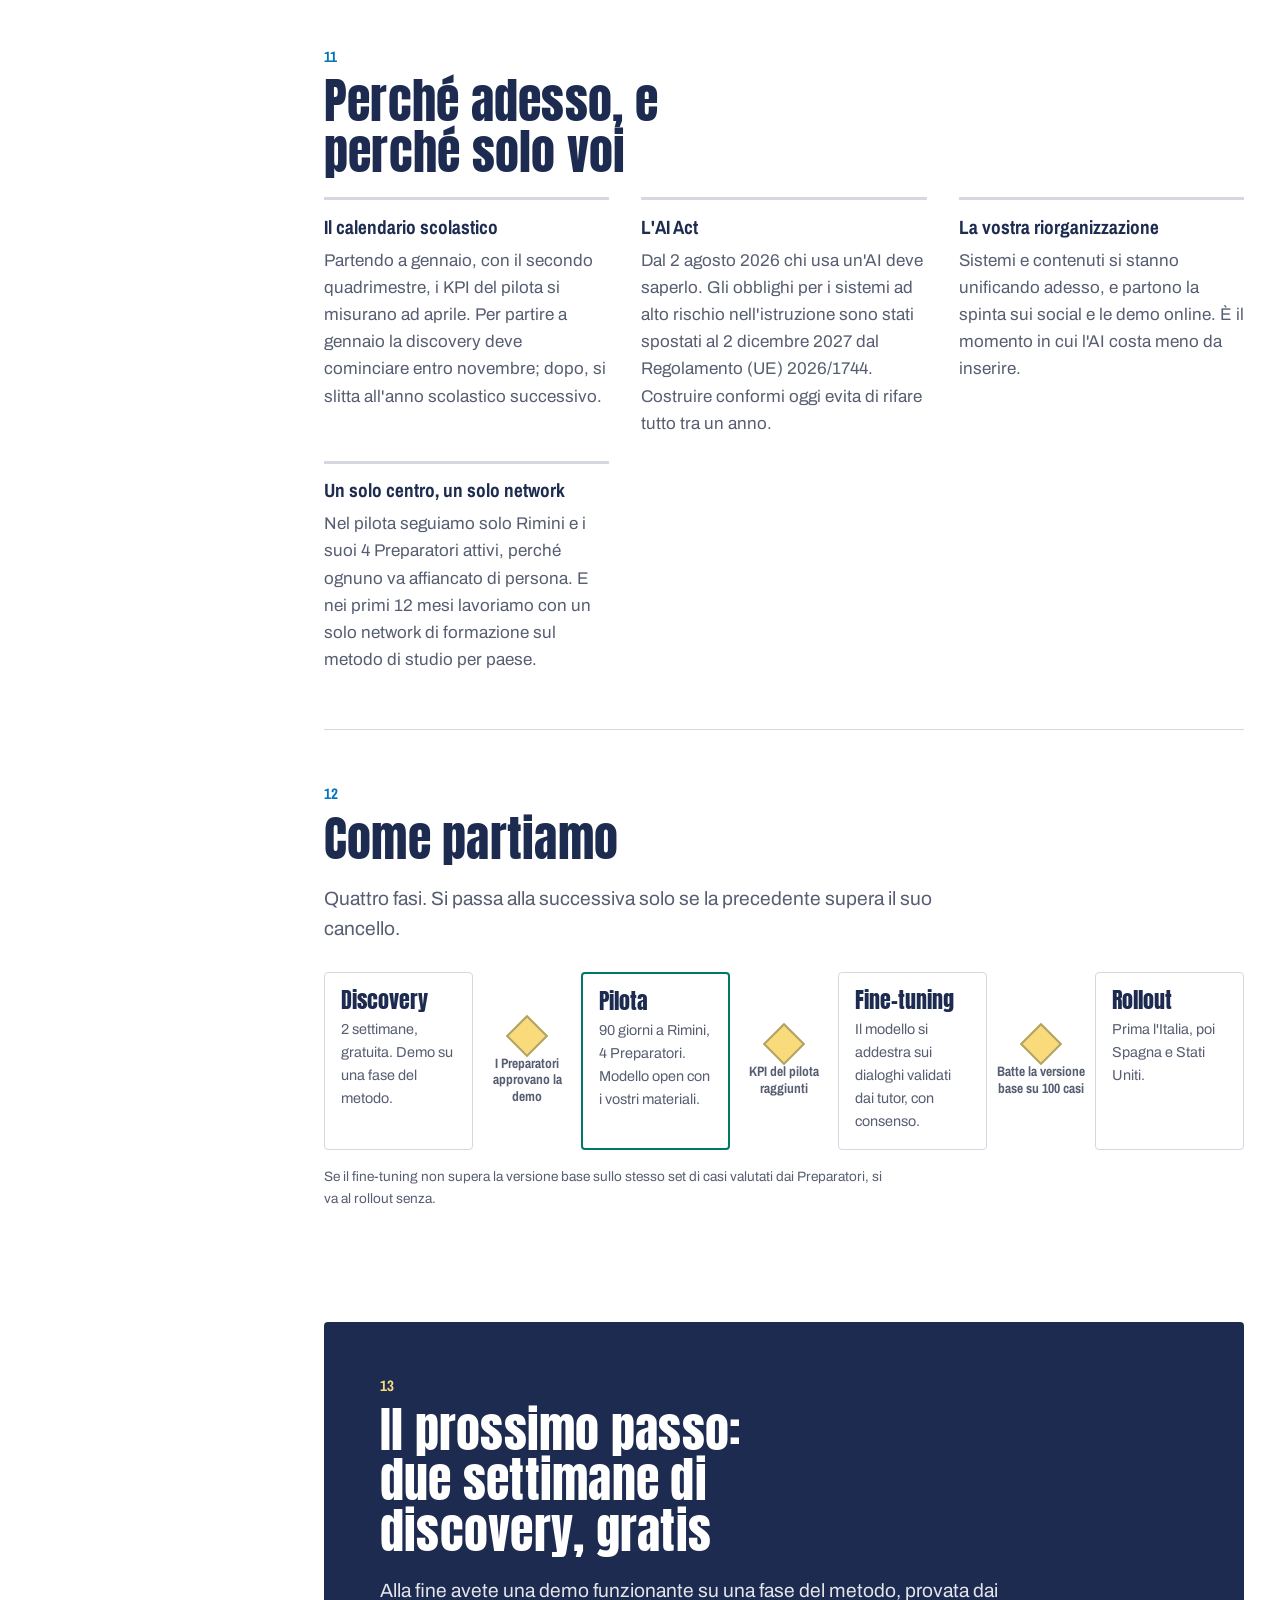
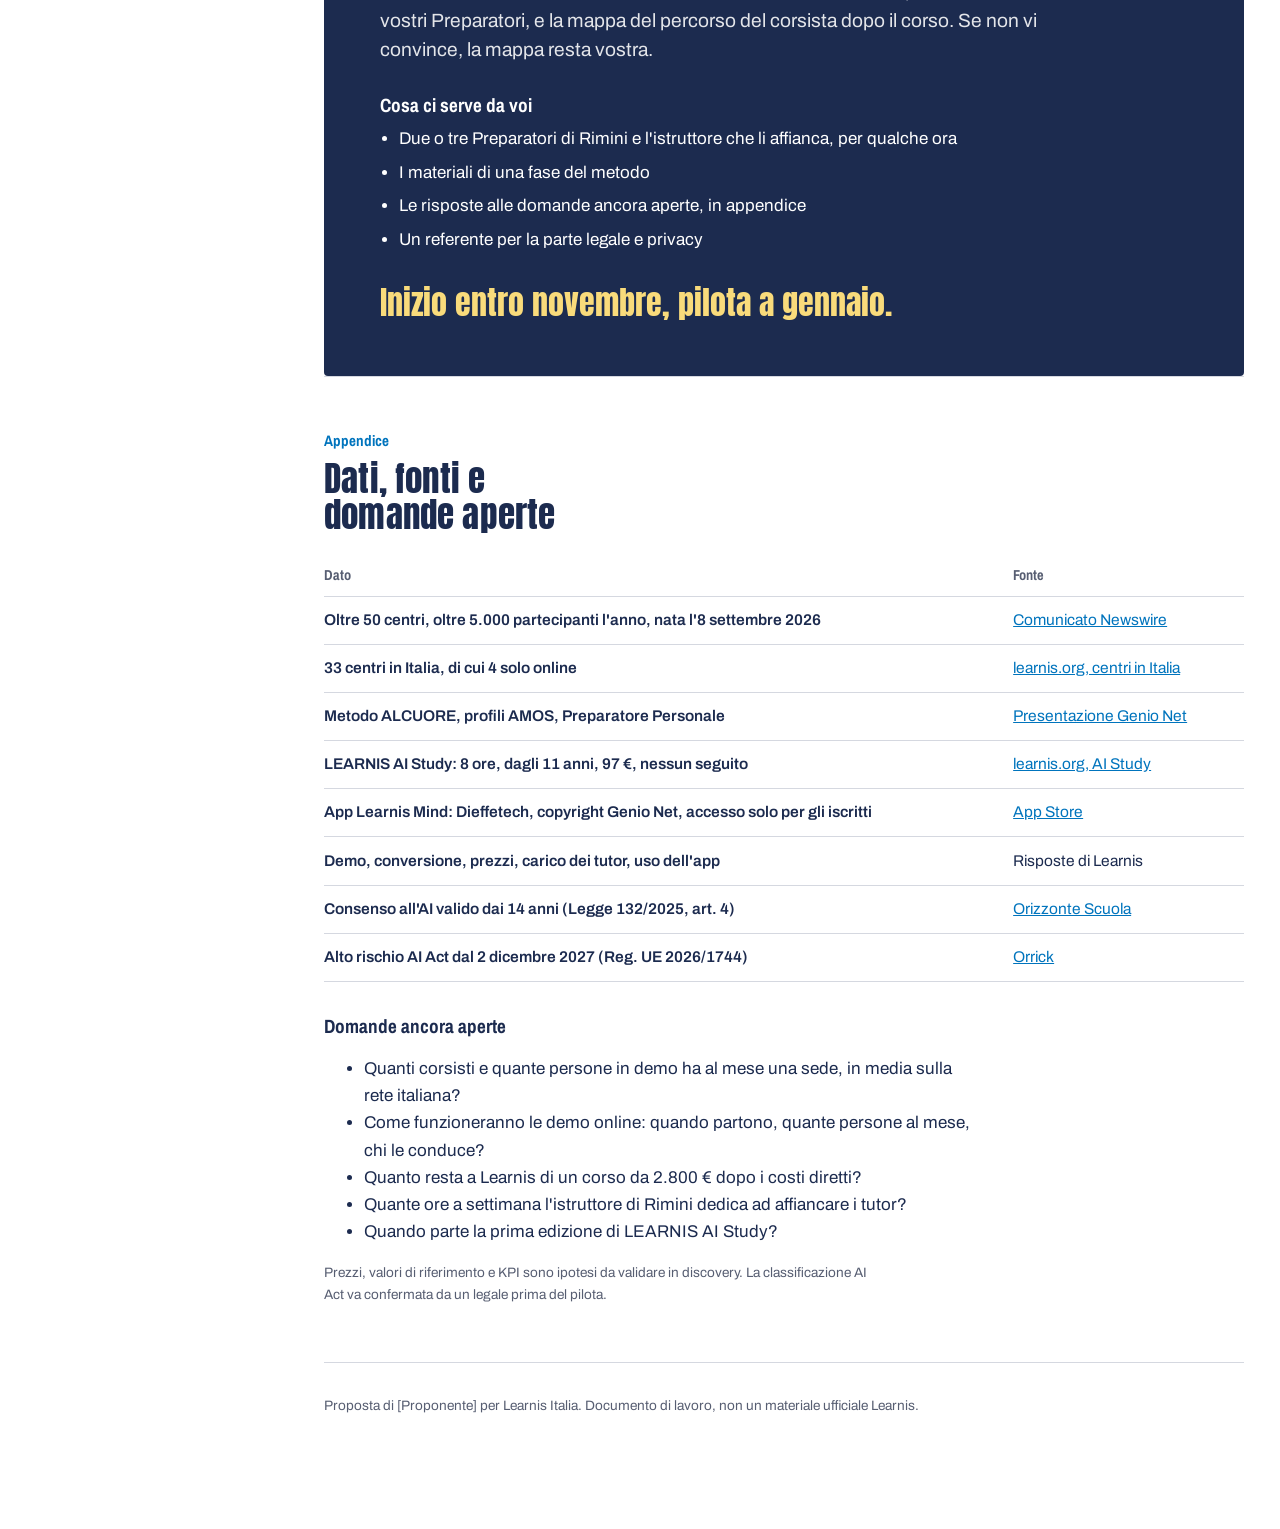
==== commit de6903f2: "prototipo: niente foto, la prova parte da una pagina già pronta" ====
--- a/presentazione/offerta-learnis.html
+++ b/presentazione/offerta-learnis.html
@@ -429,13 +429,13 @@
         <li>A<small>Approccio</small></li><li>L<small>Lettura</small></li><li>C<small>Comprensione</small></li><li>U<small>Unire i puntini</small></li><li>O<small>Organizzazione</small></li><li>R<small>Ricordo</small></li><li>E<small>Esposizione</small></li>
       </ol>
       <div class="viste">
-        <div><h3>Prova gratuita</h3><p>La foto di una pagina, sette domande, una mappa. Alla fine, la richiesta di una demo.</p></div>
+        <div><h3>Prova gratuita</h3><p>Una pagina già pronta, sette domande, una mappa. Alla fine, la richiesta di una demo.</p></div>
         <div><h3>Copilota del tutor</h3><p>La bozza della sessione di giovedì, da correggere e approvare.</p></div>
         <div><h3>Cruscotto</h3><p>Sei corsisti ordinati per rischio di abbandono, con i motivi scritti in chiaro.</p></div>
         <div><h3>Report alla famiglia</h3><p>Abitudini di studio della settimana, senza le conversazioni.</p></div>
       </div>
       <a class="bottone" href="../prototipo/index.html">Apri la simulazione</a>
-      <p class="nota">Nella prova vera il Preparatore AI legge la pagina fotografata dal ragazzo. Nella simulazione usa una pagina d'esempio sulla fotosintesi.</p>
+      <p class="nota">La prova parte da una pagina già pronta, scelta con i Preparatori. Nella simulazione è una pagina d'esempio sulla fotosintesi.</p>
     </section>
 
     <!-- 8 --------------------------------------------------------------------------- -->
